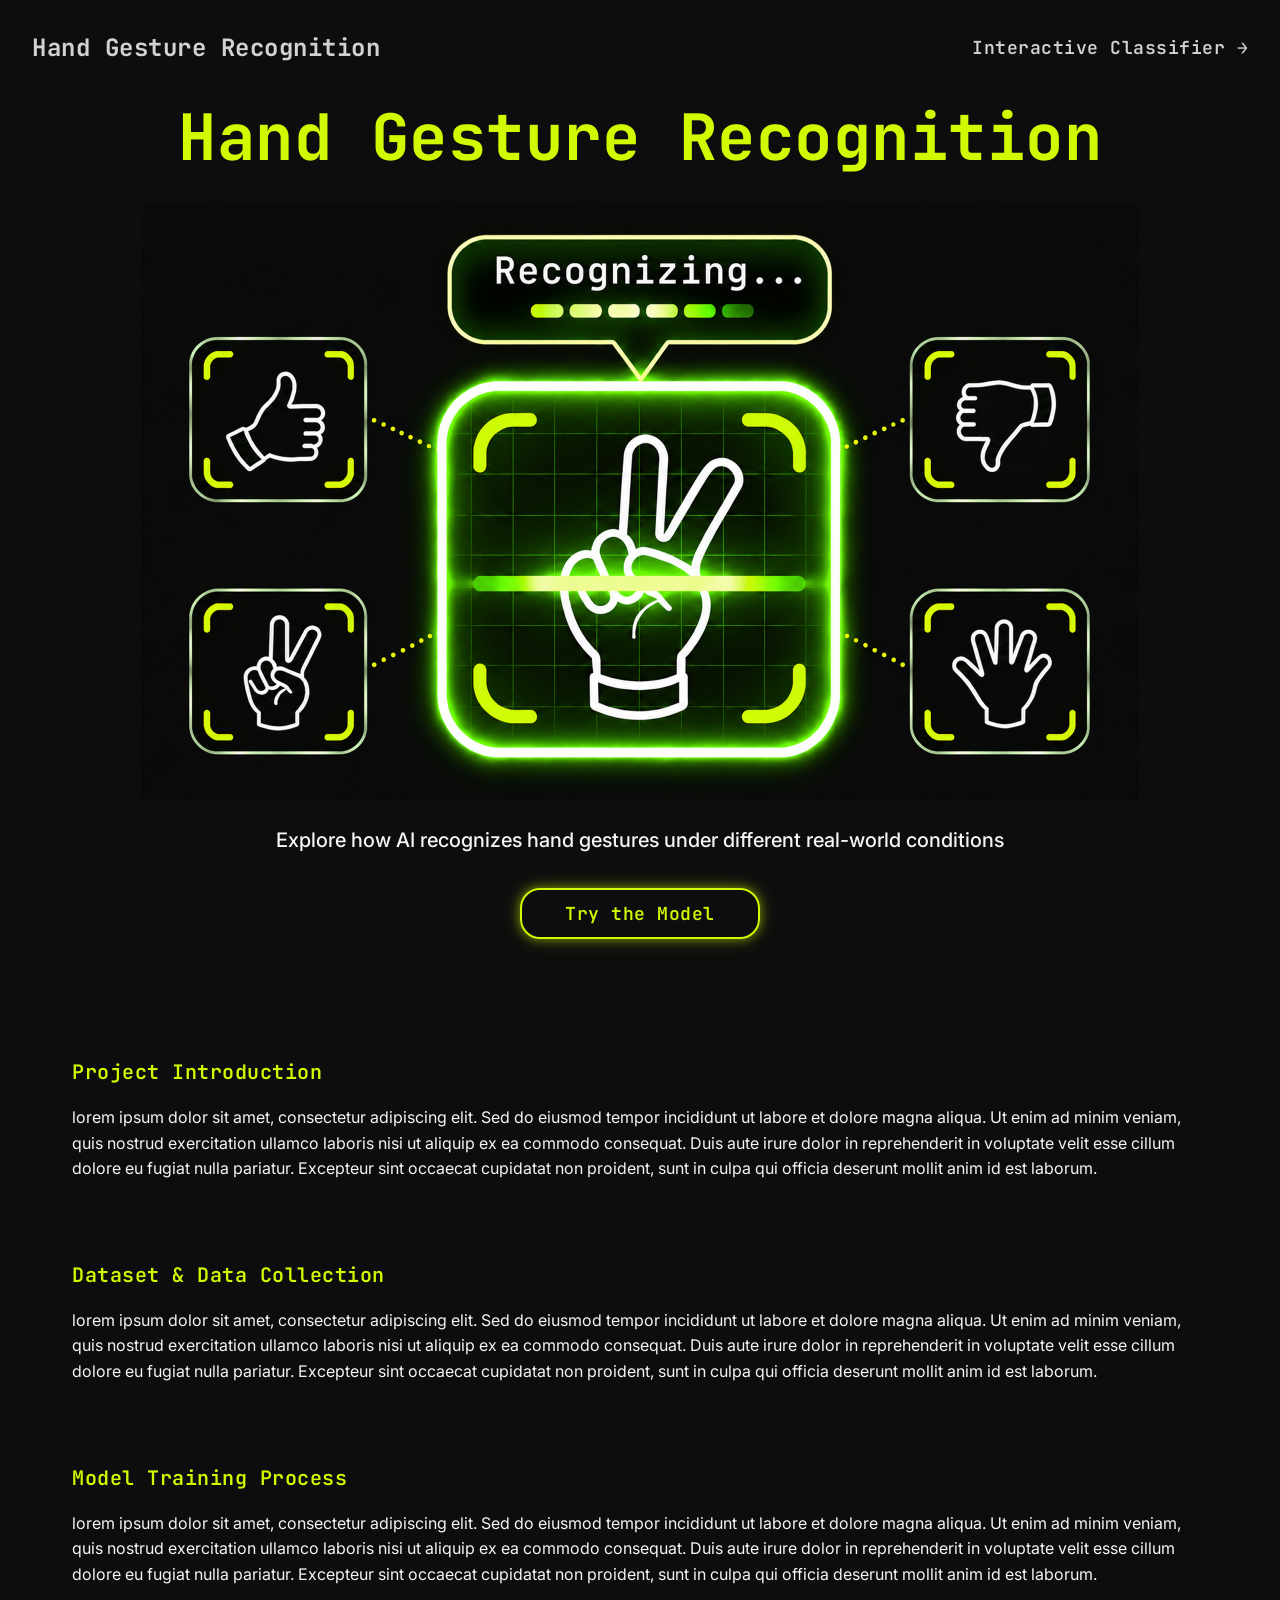
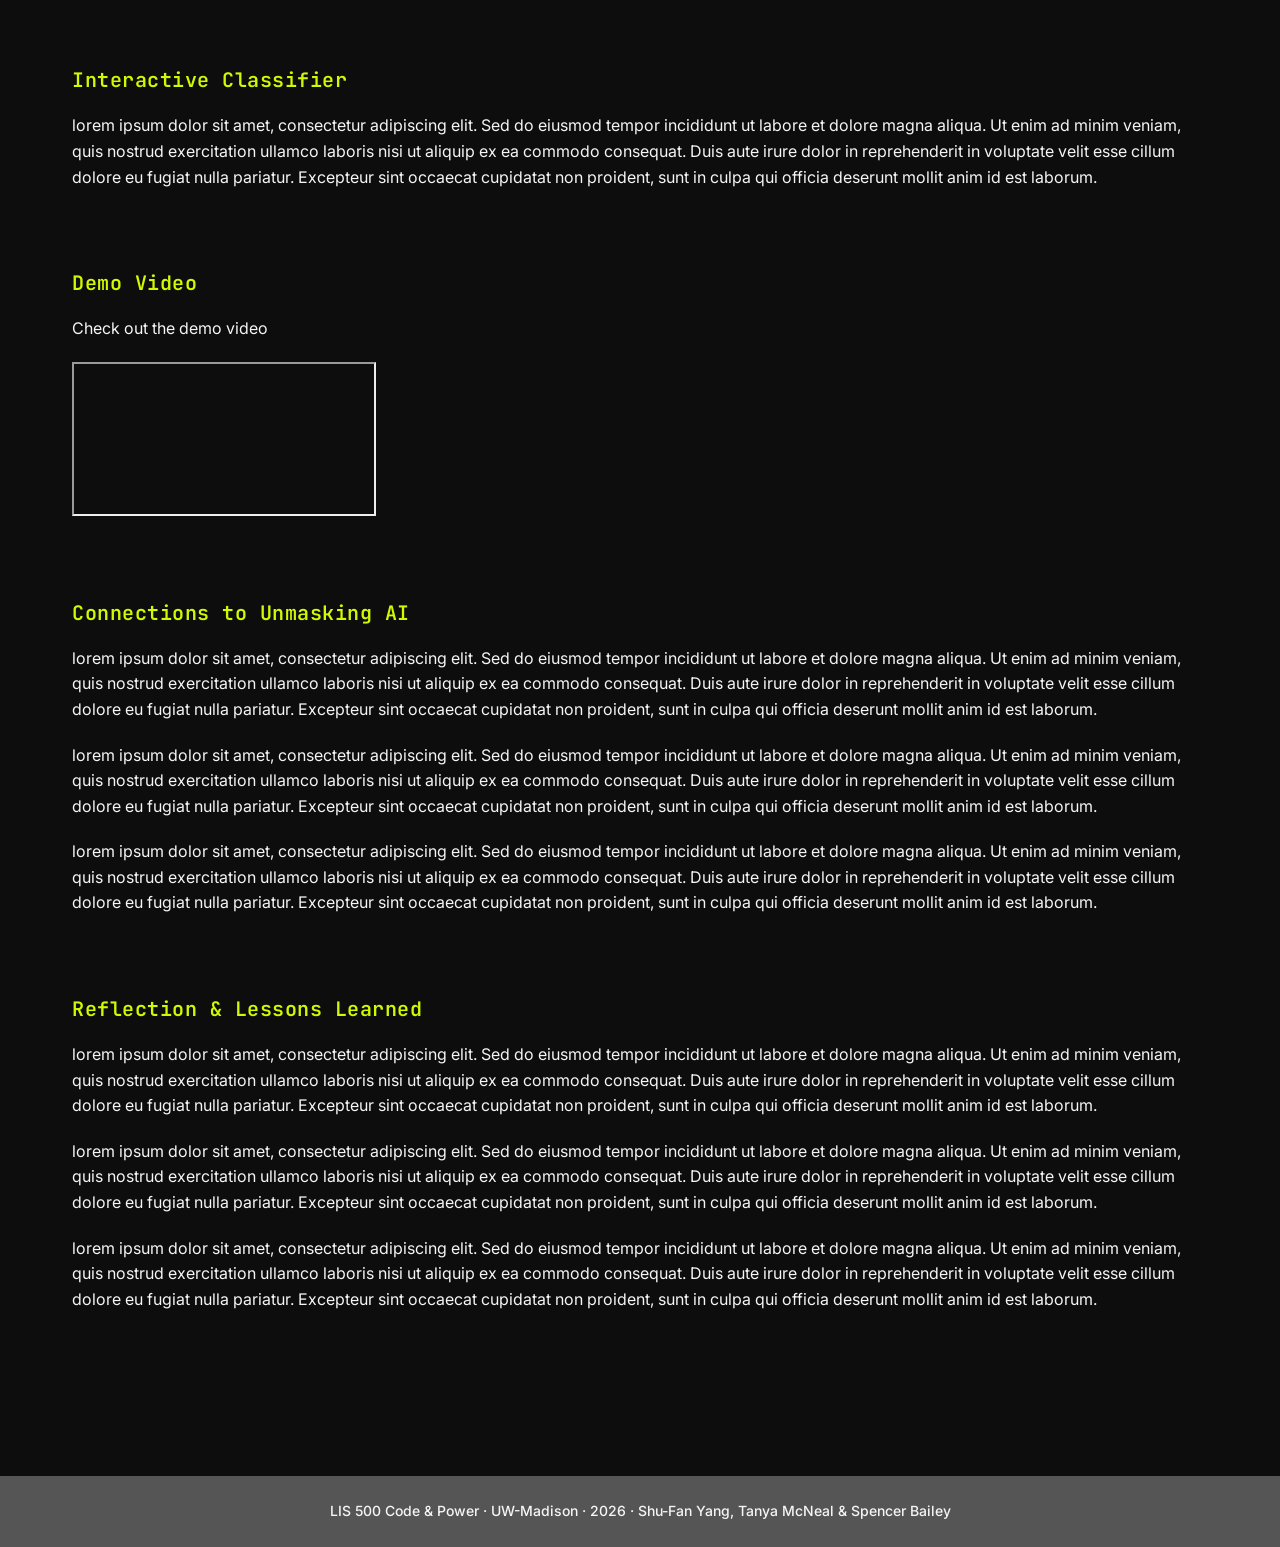
==== index.html @ eacf46ba "Update demo video section in index.html Updated demo video section with a new message and embedded v" ====
<!doctype html>
<html lang="en">
  <head>
    <meta charset="UTF-8">
    <meta name="viewport" content="width=device-width, initial-scale=1.0">
    <title>Hand Gesture Recognition</title>

    <link rel="preconnect" href="https://fonts.googleapis.com">
    <link rel="preconnect" href="https://fonts.gstatic.com" crossorigin>
    <link href="https://fonts.googleapis.com/css2?family=Inter:ital,opsz,wght@0,14..32,100..900;1,14..32,100..900&family=JetBrains+Mono:ital,wght@0,100..800;1,100..800&display=swap" rel="stylesheet">

    <link rel="stylesheet" href="style.css">
  </head>

  <body>
    <header>
      <div class="header_title">Hand Gesture Recognition</div>
      <a href="ml.html" class="header_link">Interactive Classifier →</a>
    </header>

    <main class="main_content">
      <section class="hero_section">
        <h1 class="hero_title">Hand Gesture Recognition</h1>
        <img src="images/hero_visual.png" alt="Hand gesture being recognized by AI" class="hero_image">
        <p class="hero_intro">
          Explore how AI recognizes hand gestures under different real-world conditions
        </p>
        <a href="ml.html" class="hero_button">Try the Model</a>
      </section>

      <section class="project_section">
        <h2 class="section_title">Project Introduction</h2>
        <p class="section_text">
          lorem ipsum dolor sit amet, consectetur adipiscing elit. Sed do eiusmod tempor incididunt ut labore et dolore magna aliqua. Ut enim ad minim veniam, quis nostrud exercitation ullamco laboris nisi ut aliquip ex ea commodo consequat. Duis aute irure dolor in reprehenderit in voluptate velit esse cillum dolore eu fugiat nulla pariatur. Excepteur sint occaecat cupidatat non proident, sunt in culpa qui officia deserunt mollit anim id est laborum.
        </p>
      </section>

      <section class="project_section">
        <h2 class="section_title">Dataset & Data Collection</h2>
        <p class="section_text">
          lorem ipsum dolor sit amet, consectetur adipiscing elit. Sed do eiusmod tempor incididunt ut labore et dolore magna aliqua. Ut enim ad minim veniam, quis nostrud exercitation ullamco laboris nisi ut aliquip ex ea commodo consequat. Duis aute irure dolor in reprehenderit in voluptate velit esse cillum dolore eu fugiat nulla pariatur. Excepteur sint occaecat cupidatat non proident, sunt in culpa qui officia deserunt mollit anim id est laborum.
        </p>
      </section>

      <section class="project_section">
        <h2 class="section_title">Model Training Process</h2>
        <p class="section_text">
          lorem ipsum dolor sit amet, consectetur adipiscing elit. Sed do eiusmod tempor incididunt ut labore et dolore magna aliqua. Ut enim ad minim veniam, quis nostrud exercitation ullamco laboris nisi ut aliquip ex ea commodo consequat. Duis aute irure dolor in reprehenderit in voluptate velit esse cillum dolore eu fugiat nulla pariatur. Excepteur sint occaecat cupidatat non proident, sunt in culpa qui officia deserunt mollit anim id est laborum.
        </p>
      </section>

      <section class="project_section">
        <h2 class="section_title">Interactive Classifier</h2>
        <p class="section_text">
          lorem ipsum dolor sit amet, consectetur adipiscing elit. Sed do eiusmod tempor incididunt ut labore et dolore magna aliqua. Ut enim ad minim veniam, quis nostrud exercitation ullamco laboris nisi ut aliquip ex ea commodo consequat. Duis aute irure dolor in reprehenderit in voluptate velit esse cillum dolore eu fugiat nulla pariatur. Excepteur sint occaecat cupidatat non proident, sunt in culpa qui officia deserunt mollit anim id est laborum.
        </p>
      </section>

      <section class="project_section">
        <h2 class="section_title">Demo Video</h2>
        <p class="section_text">
          Check out the demo video
        </p>
        <div class="video_container">
          <iframe src="https://www.youtube.com/embed/qVceT7HeoMg"></iframe>
        </div>
      </section>

      <section class="project_section">
        <h2 class="section_title">Connections to Unmasking AI</h2>
        <p class="section_text">
          lorem ipsum dolor sit amet, consectetur adipiscing elit. Sed do eiusmod tempor incididunt ut labore et dolore magna aliqua. Ut enim ad minim veniam, quis nostrud exercitation ullamco laboris nisi ut aliquip ex ea commodo consequat. Duis aute irure dolor in reprehenderit in voluptate velit esse cillum dolore eu fugiat nulla pariatur. Excepteur sint occaecat cupidatat non proident, sunt in culpa qui officia deserunt mollit anim id est laborum.
        </p>
        <p class="section_text">
          lorem ipsum dolor sit amet, consectetur adipiscing elit. Sed do eiusmod tempor incididunt ut labore et dolore magna aliqua. Ut enim ad minim veniam, quis nostrud exercitation ullamco laboris nisi ut aliquip ex ea commodo consequat. Duis aute irure dolor in reprehenderit in voluptate velit esse cillum dolore eu fugiat nulla pariatur. Excepteur sint occaecat cupidatat non proident, sunt in culpa qui officia deserunt mollit anim id est laborum.
        </p>
        <p class="section_text">
          lorem ipsum dolor sit amet, consectetur adipiscing elit. Sed do eiusmod tempor incididunt ut labore et dolore magna aliqua. Ut enim ad minim veniam, quis nostrud exercitation ullamco laboris nisi ut aliquip ex ea commodo consequat. Duis aute irure dolor in reprehenderit in voluptate velit esse cillum dolore eu fugiat nulla pariatur. Excepteur sint occaecat cupidatat non proident, sunt in culpa qui officia deserunt mollit anim id est laborum.
        </p>
      </section>

      <section class="project_section">
        <h2 class="section_title">Reflection & Lessons Learned</h2>
        <p class="section_text">
          lorem ipsum dolor sit amet, consectetur adipiscing elit. Sed do eiusmod tempor incididunt ut labore et dolore magna aliqua. Ut enim ad minim veniam, quis nostrud exercitation ullamco laboris nisi ut aliquip ex ea commodo consequat. Duis aute irure dolor in reprehenderit in voluptate velit esse cillum dolore eu fugiat nulla pariatur. Excepteur sint occaecat cupidatat non proident, sunt in culpa qui officia deserunt mollit anim id est laborum.
        </p>
        <p class="section_text">
          lorem ipsum dolor sit amet, consectetur adipiscing elit. Sed do eiusmod tempor incididunt ut labore et dolore magna aliqua. Ut enim ad minim veniam, quis nostrud exercitation ullamco laboris nisi ut aliquip ex ea commodo consequat. Duis aute irure dolor in reprehenderit in voluptate velit esse cillum dolore eu fugiat nulla pariatur. Excepteur sint occaecat cupidatat non proident, sunt in culpa qui officia deserunt mollit anim id est laborum.
        </p>
        <p class="section_text">
          lorem ipsum dolor sit amet, consectetur adipiscing elit. Sed do eiusmod tempor incididunt ut labore et dolore magna aliqua. Ut enim ad minim veniam, quis nostrud exercitation ullamco laboris nisi ut aliquip ex ea commodo consequat. Duis aute irure dolor in reprehenderit in voluptate velit esse cillum dolore eu fugiat nulla pariatur. Excepteur sint occaecat cupidatat non proident, sunt in culpa qui officia deserunt mollit anim id est laborum.
        </p>
      </section>
    </main>

    <footer>
      <p>
        LIS 500 Code & Power · UW-Madison · 2026 · Shu-Fan Yang, Tanya McNeal & Spencer Bailey
      </p>
    </footer>
  </body>
  
</html>
---- style.css ----
* {
    box-sizing: border-box;
    margin: 0;
    padding: 0;
}

body {
    font-family: 'Inter', sans-serif;
    font-weight: 400;
    color: #F5F5F5;
    background-color: #0D0D0D;
    min-height: 100vh;
    display: flex;
    flex-direction: column;
}

header {
    width: 100%;
    max-width: 1440px;
    display: flex;
    justify-content: space-between;
    align-items: center;
    gap: 16px;
    font-family: 'JetBrains Mono', monospace;
    letter-spacing: 0.5px;
    padding: 32px;
    margin: 0 auto;
}

.header_title {
    font-size: 24px;
    font-weight: 700;
    color: #D2D2D2;
}

.header_link {
    font-size: 18px;
    font-weight: 600;
    color: #D2D2D2;
    text-decoration: none;
    text-align: right;
}

.header_link:hover {
    color: #D2F901;
}

.main_content {
    width: 100%;
    max-width: 1200px;
    padding: 0 32px;
    margin: 0 auto;
}

.hero_section {
    display: flex;
    flex-direction: column;
    align-items: center;
    text-align: center;
    margin: 0 0 120px 0;
}

.hero_title,
.page_title {
    font-family: 'JetBrains Mono', monospace;
    font-weight: 700;
    letter-spacing: 0.5px;
    color: #D2F901;
}

.hero_title {
    font-size: 64px;
}

.page_title {
    font-size: 32px;
    text-align: center;
    margin-top: 64px;
}

.hero_image {
    display: block;
    margin: 24px 0;
    width: 100%;
    max-width: 996px;
}

.hero_intro {
    font-size: 20px;
    font-weight: 500;
    margin-bottom: 32px;
    line-height: 1.6;
}

.page_intro {
    font-size: 18px;
    line-height: 1.6;
    text-align: center;
    margin: 24px 0 80px 0;
}

.hero_button {
    display: inline-block;
    width: 240px;
    padding: 12px 24px;
    border: 2px solid #D2F901;
    box-shadow: 0px 0px 22px rgba(210, 249, 1, 0.2), 0px 0px 10px 1px rgba(210, 249, 1, 0.45);
    border-radius: 20px;
    font-family: 'JetBrains Mono', monospace;
    color: #D2F901;
    font-size: 18px;
    font-weight: 600;
    letter-spacing: 0.5px;
    text-align: center;
    text-decoration: none;
}

.hero_button:hover {
    background-color: #D2F901;
    color: #0D0D0D;
}

.project_section {
    margin-bottom: 80px;
}

.section_title {
    font-family: 'JetBrains Mono', monospace;
    font-size: 20px;
    font-weight: 600;
    letter-spacing: 0.5px;
    color: #D2F901;
    margin-bottom: 20px;
}

.ml_title {
    text-align: center;
}

.section_text {
    font-size: 16px;
    line-height: 1.6;
    margin-bottom: 20px;
}

.ml_text {
    width: fit-content;
    margin: 0 auto;
}

footer {
    width: 100%;
    font-weight: 500;
    font-size: 14px;
    text-align: center;
    background-color: #555555;
    padding: 24px 32px;
    margin-top: 84px;
    line-height: 1.6;
}

/* Styling for the interactive p5.js canvases */

.interactive-p5js {
    display: flex;
    justify-content: center;
    align-items: flex-start;
    gap: 20px;
    width: 100%;
    margin: 70px auto 0;
}

.webcam,
.results {
    width: 416px;
    text-align: center;
}

.webcam h3,
.results h3 {
    color: #D2F901;
    font-family: monospace;
    font-size: 18px;
    letter-spacing: 1px;

    margin: 0 0 12px;
}

/* p5 will insert a canvas inside each of these */
.webcam-canvas,
.results-canvas {
    width: 416px;
    height: 264px;
    margin-bottom: 32px;
}

.webcam-canvas canvas,
.results-canvas canvas {
    display: block;
    border-radius: 24px;
}

/* Placeholder background until p5 creates the canvas */
.webcam-canvas {
    background: #555555;
    border-radius: 24px;
}

.results-canvas {
    background: #555555;
    border-radius: 24px;
}

.interactive-p5js-button {
    display: flex;
    justify-content: center;
    align-items: flex-start;
    font-size: 12px;
}

.interactive-p5js-button .hero_button {
    font-size: 12px;
}
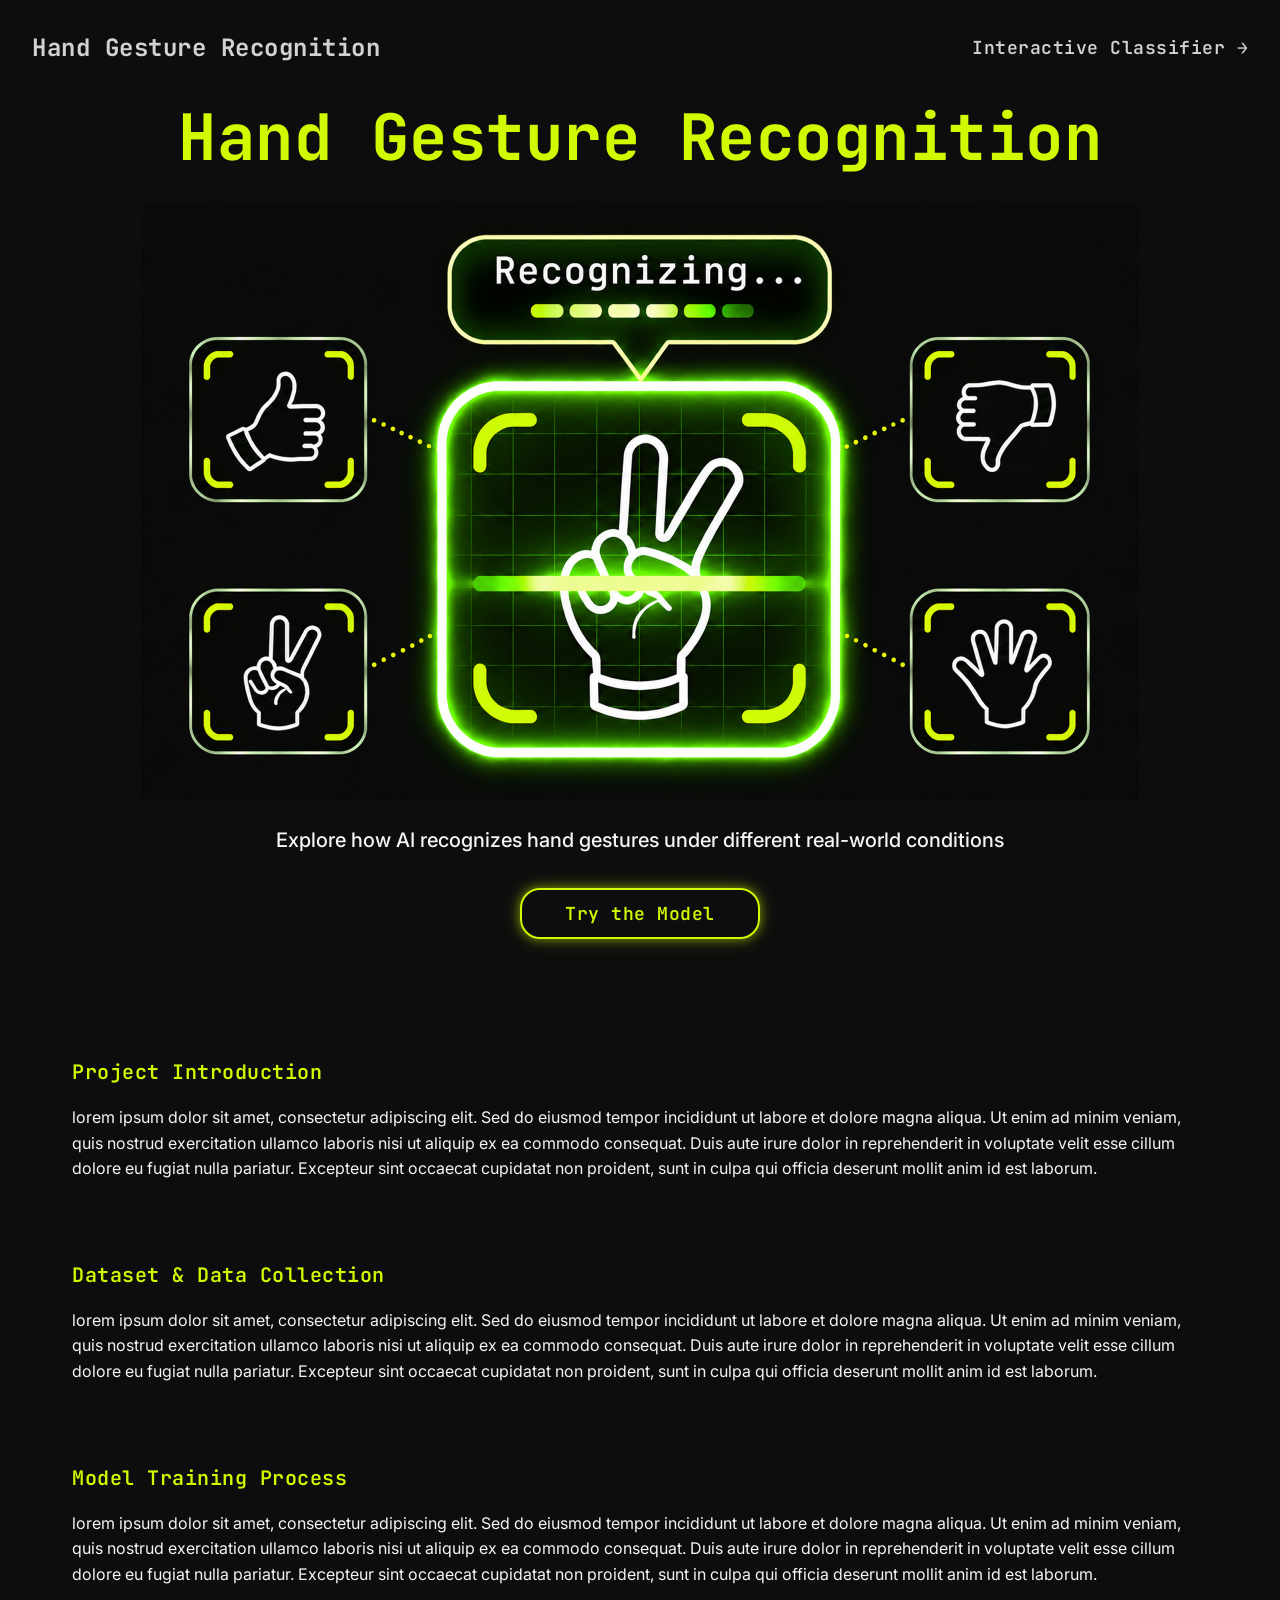
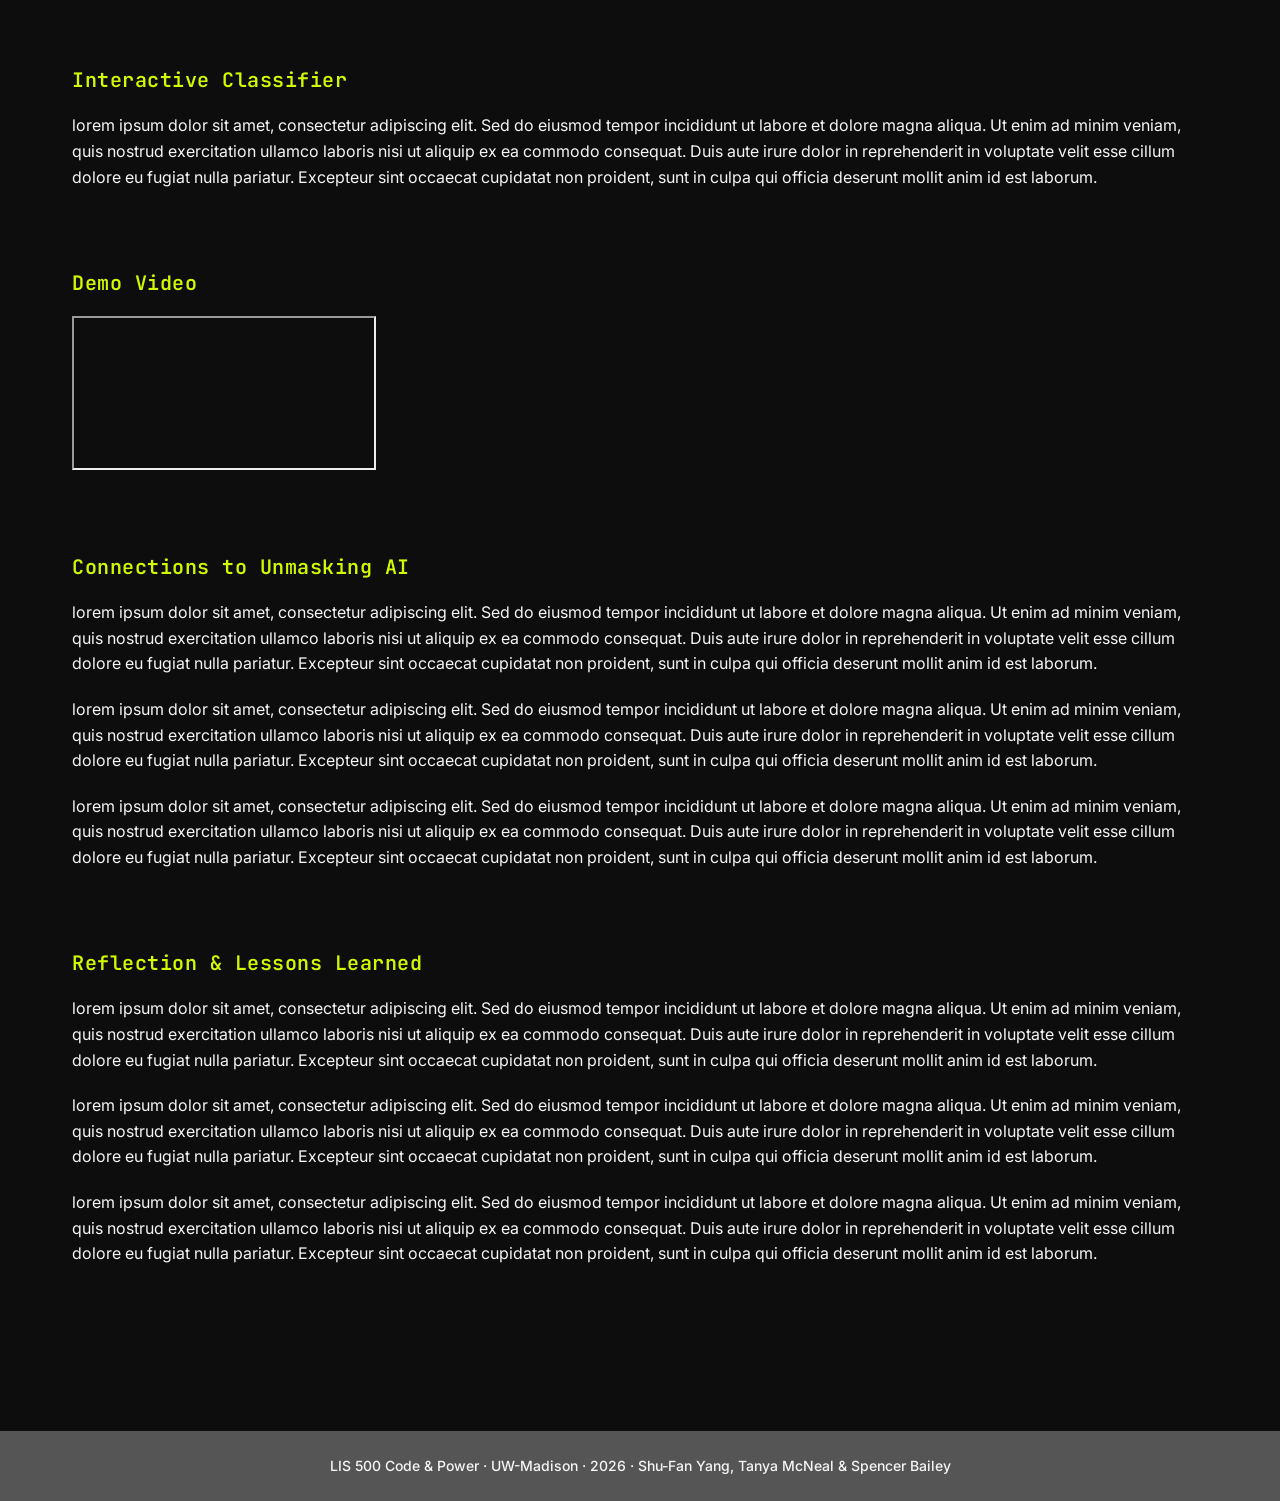
==== commit 4fcb7e83: "Remove demo video description from index.html Removed the demo video description paragraph." ====
--- a/index.html
+++ b/index.html
@@ -58,9 +58,6 @@
 
       <section class="project_section">
         <h2 class="section_title">Demo Video</h2>
-        <p class="section_text">
-          Check out the demo video
-        </p>
         <div class="video_container">
           <iframe src="https://www.youtube.com/embed/qVceT7HeoMg"></iframe>
         </div>
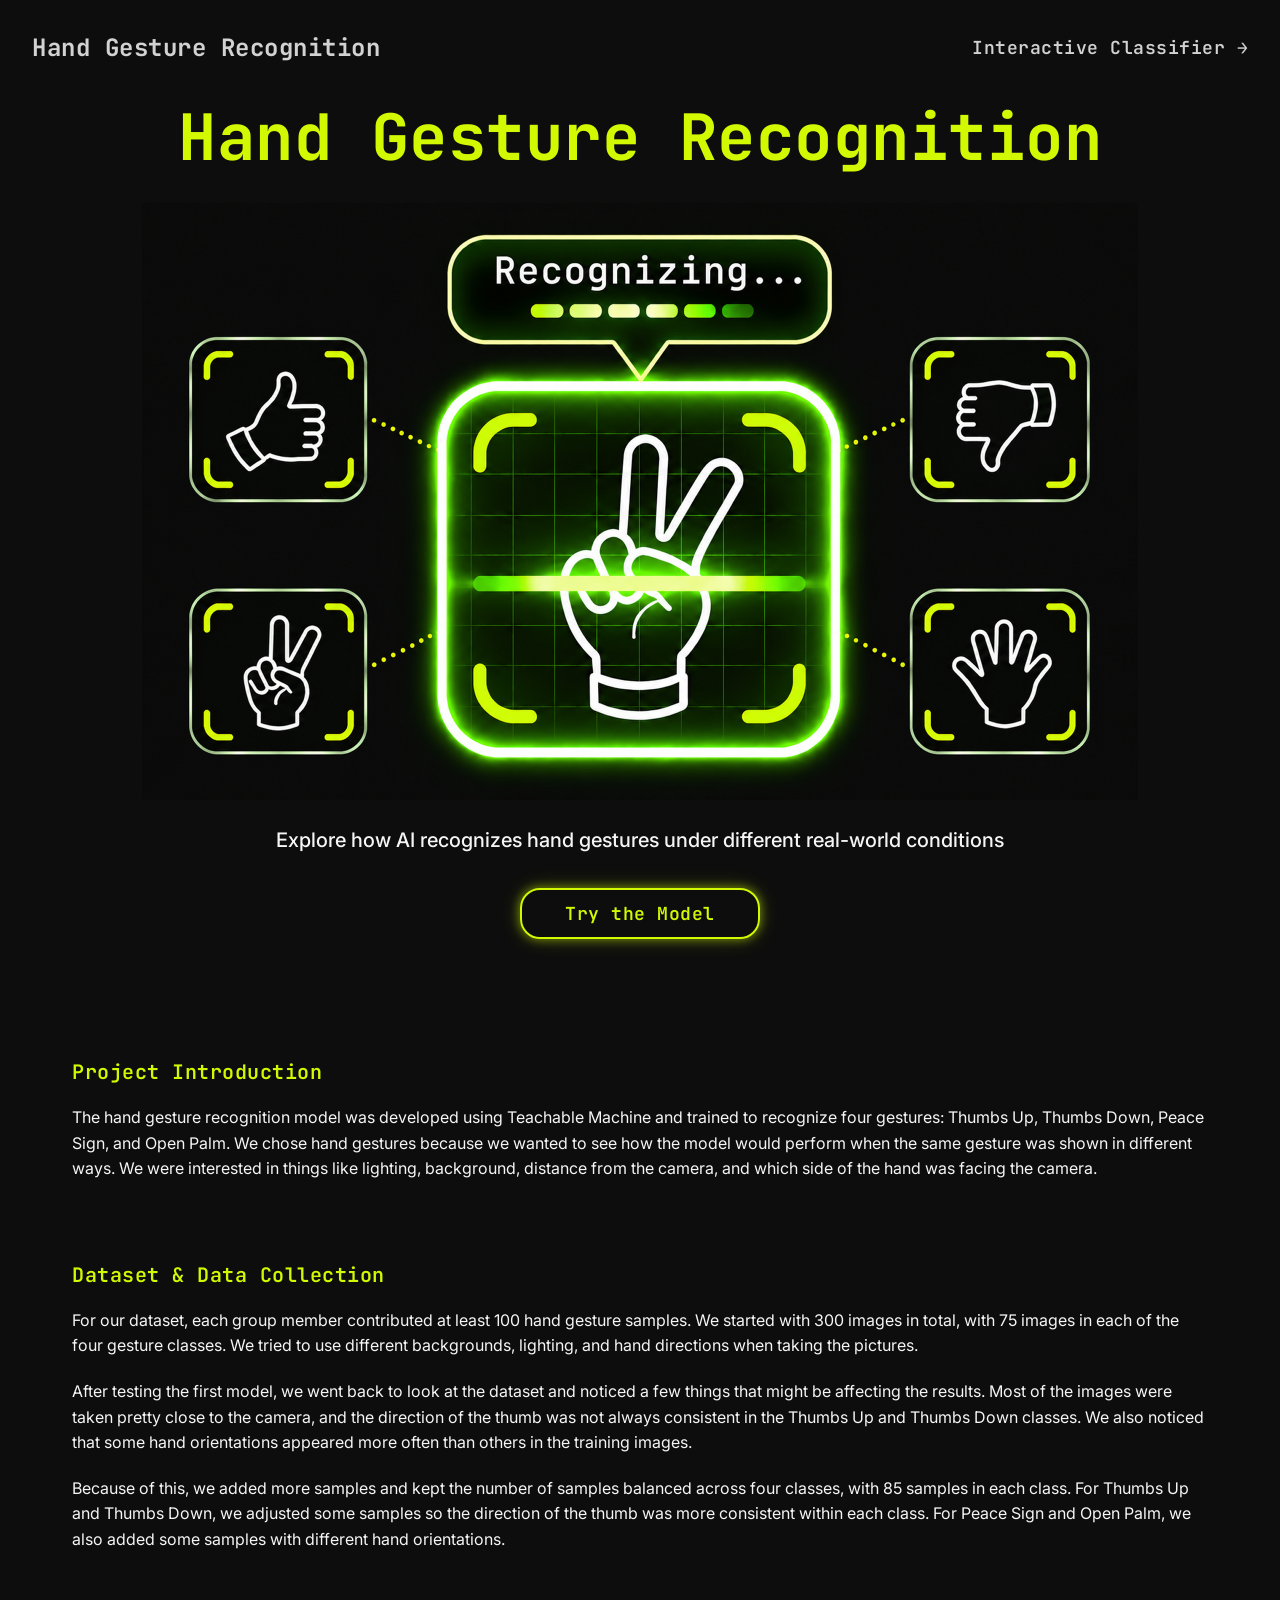
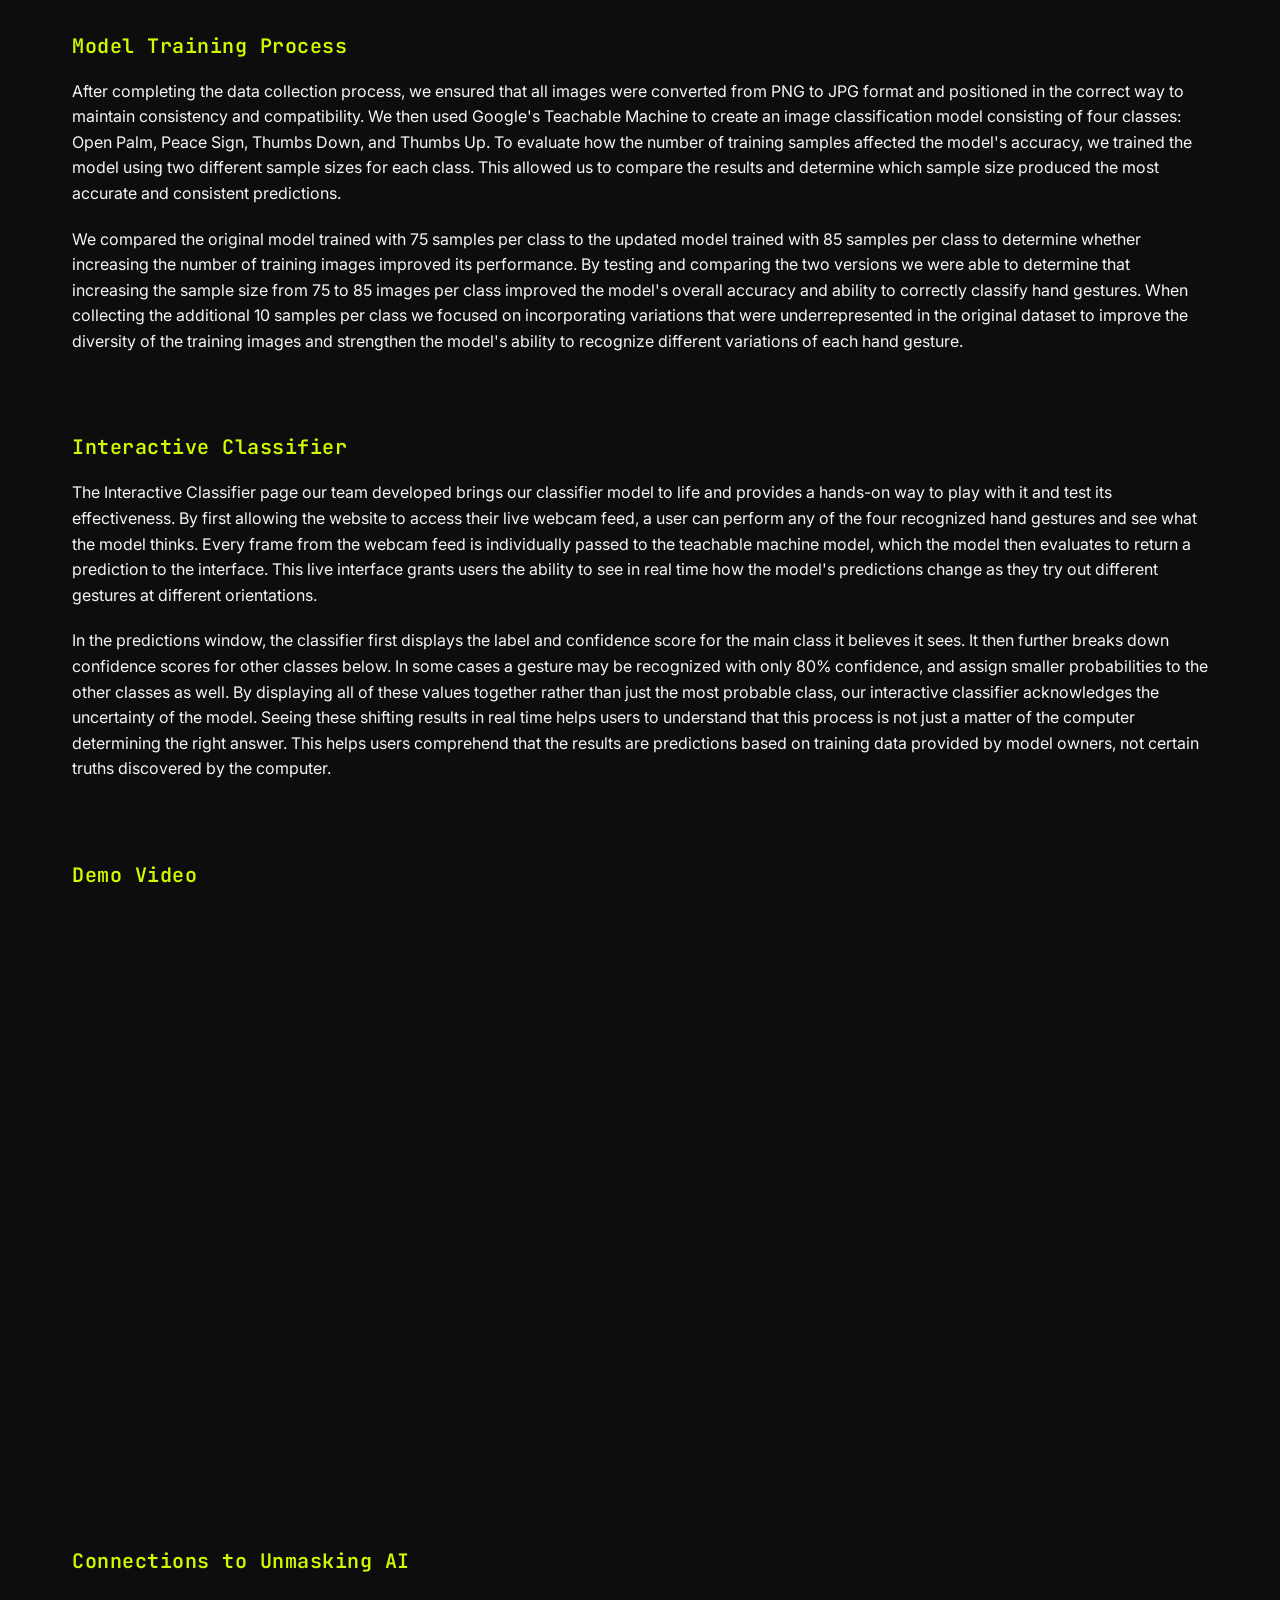
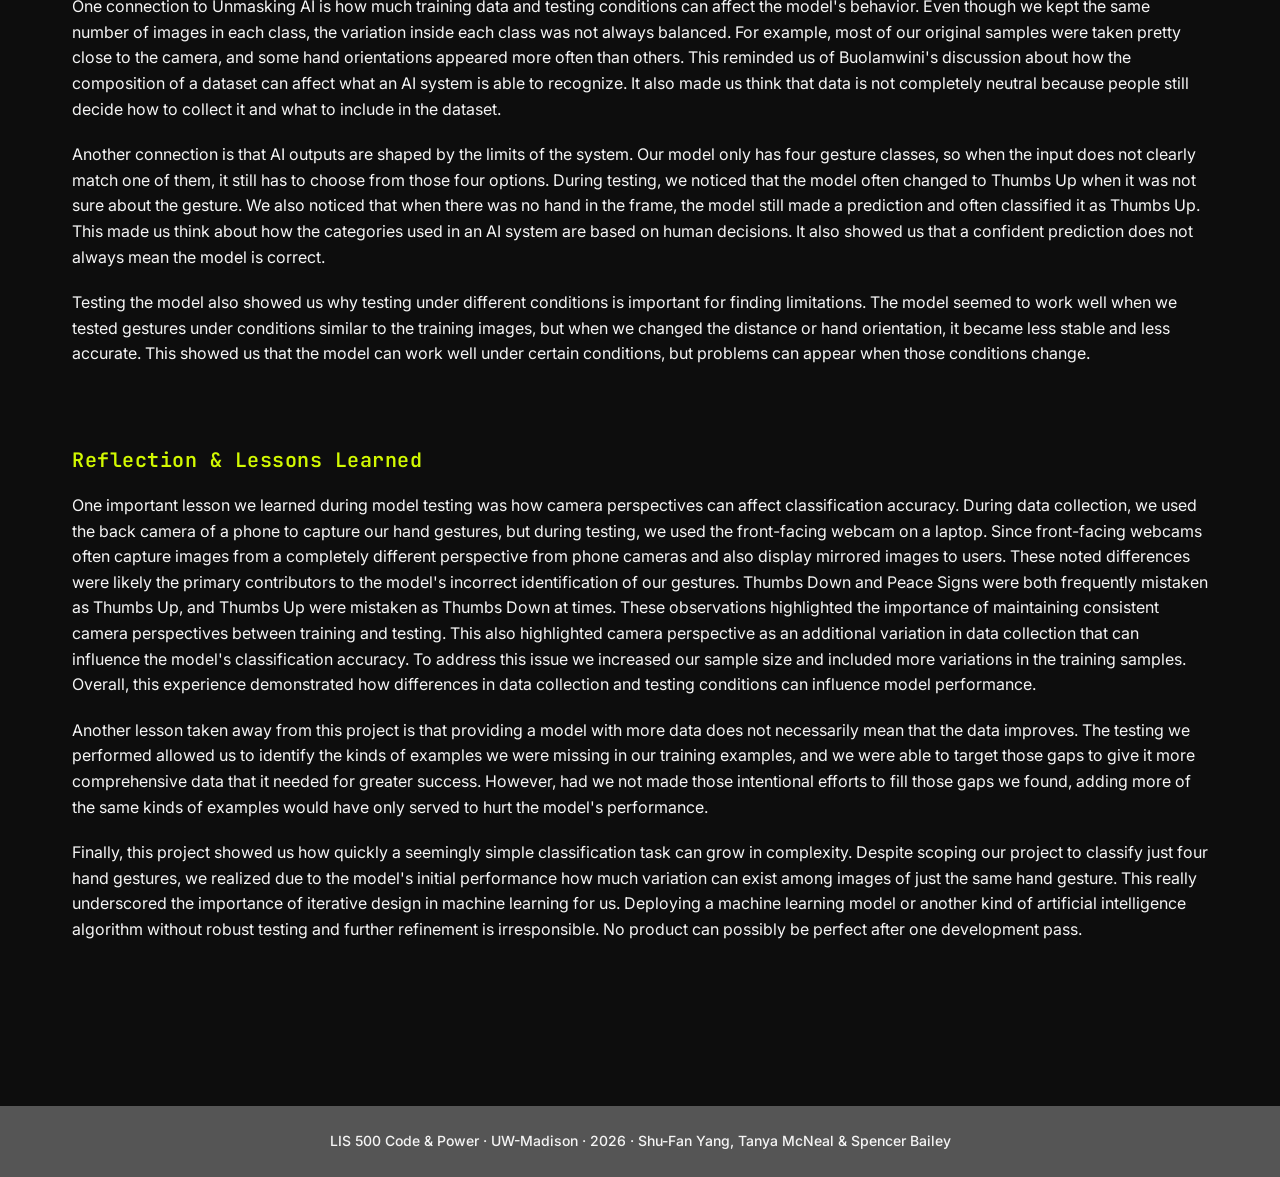
==== commit 91743269: "Update project content, video styles, and move samples to dataset folder" ====
--- a/index.html
+++ b/index.html
@@ -31,28 +31,40 @@
       <section class="project_section">
         <h2 class="section_title">Project Introduction</h2>
         <p class="section_text">
-          lorem ipsum dolor sit amet, consectetur adipiscing elit. Sed do eiusmod tempor incididunt ut labore et dolore magna aliqua. Ut enim ad minim veniam, quis nostrud exercitation ullamco laboris nisi ut aliquip ex ea commodo consequat. Duis aute irure dolor in reprehenderit in voluptate velit esse cillum dolore eu fugiat nulla pariatur. Excepteur sint occaecat cupidatat non proident, sunt in culpa qui officia deserunt mollit anim id est laborum.
+          The hand gesture recognition model was developed using Teachable Machine and trained to recognize four gestures: Thumbs Up, Thumbs Down, Peace Sign, and Open Palm. We chose hand gestures because we wanted to see how the model would perform when the same gesture was shown in different ways. We were interested in things like lighting, background, distance from the camera, and which side of the hand was facing the camera.
         </p>
       </section>
 
       <section class="project_section">
         <h2 class="section_title">Dataset & Data Collection</h2>
         <p class="section_text">
-          lorem ipsum dolor sit amet, consectetur adipiscing elit. Sed do eiusmod tempor incididunt ut labore et dolore magna aliqua. Ut enim ad minim veniam, quis nostrud exercitation ullamco laboris nisi ut aliquip ex ea commodo consequat. Duis aute irure dolor in reprehenderit in voluptate velit esse cillum dolore eu fugiat nulla pariatur. Excepteur sint occaecat cupidatat non proident, sunt in culpa qui officia deserunt mollit anim id est laborum.
+          For our dataset, each group member contributed at least 100 hand gesture samples. We started with 300 images in total, with 75 images in each of the four gesture classes. We tried to use different backgrounds, lighting, and hand directions when taking the pictures.
+        </p>
+        <p class="section_text">
+          After testing the first model, we went back to look at the dataset and noticed a few things that might be affecting the results. Most of the images were taken pretty close to the camera, and the direction of the thumb was not always consistent in the Thumbs Up and Thumbs Down classes. We also noticed that some hand orientations appeared more often than others in the training images.
+        </p>
+        <p class="section_text">
+          Because of this, we added more samples and kept the number of samples balanced across four classes, with 85 samples in each class. For Thumbs Up and Thumbs Down, we adjusted some samples so the direction of the thumb was more consistent within each class. For Peace Sign and Open Palm, we also added some samples with different hand orientations.
         </p>
       </section>
 
       <section class="project_section">
         <h2 class="section_title">Model Training Process</h2>
         <p class="section_text">
-          lorem ipsum dolor sit amet, consectetur adipiscing elit. Sed do eiusmod tempor incididunt ut labore et dolore magna aliqua. Ut enim ad minim veniam, quis nostrud exercitation ullamco laboris nisi ut aliquip ex ea commodo consequat. Duis aute irure dolor in reprehenderit in voluptate velit esse cillum dolore eu fugiat nulla pariatur. Excepteur sint occaecat cupidatat non proident, sunt in culpa qui officia deserunt mollit anim id est laborum.
+          After completing the data collection process, we ensured that all images were converted from PNG to JPG format and positioned in the correct way to maintain consistency and compatibility. We then used Google's Teachable Machine to create an image classification model consisting of four classes: Open Palm, Peace Sign, Thumbs Down, and Thumbs Up. To evaluate how the number of training samples affected the model's accuracy, we trained the model using two different sample sizes for each class. This allowed us to compare the results and determine which sample size produced the most accurate and consistent predictions.
+        </p>
+        <p class="section_text">
+          We compared the original model trained with 75 samples per class to the updated model trained with 85 samples per class to determine whether increasing the number of training images improved its performance. By testing and comparing the two versions we were able to determine that increasing the sample size from 75 to 85 images per class improved the model's overall accuracy and ability to correctly classify hand gestures. When collecting the additional 10 samples per class we focused on incorporating variations that were underrepresented in the original dataset to improve the diversity of the training images and strengthen the model's ability to recognize different variations of each hand gesture.
         </p>
       </section>
 
       <section class="project_section">
         <h2 class="section_title">Interactive Classifier</h2>
         <p class="section_text">
-          lorem ipsum dolor sit amet, consectetur adipiscing elit. Sed do eiusmod tempor incididunt ut labore et dolore magna aliqua. Ut enim ad minim veniam, quis nostrud exercitation ullamco laboris nisi ut aliquip ex ea commodo consequat. Duis aute irure dolor in reprehenderit in voluptate velit esse cillum dolore eu fugiat nulla pariatur. Excepteur sint occaecat cupidatat non proident, sunt in culpa qui officia deserunt mollit anim id est laborum.
+          The Interactive Classifier page our team developed brings our classifier model to life and provides a hands-on way to play with it and test its effectiveness. By first allowing the website to access their live webcam feed, a user can perform any of the four recognized hand gestures and see what the model thinks. Every frame from the webcam feed is individually passed to the teachable machine model, which the model then evaluates to return a prediction to the interface. This live interface grants users the ability to see in real time how the model's predictions change as they try out different gestures at different orientations.
+        </p>
+        <p class="section_text">
+          In the predictions window, the classifier first displays the label and confidence score for the main class it believes it sees. It then further breaks down confidence scores for other classes below. In some cases a gesture may be recognized with only 80% confidence, and assign smaller probabilities to the other classes as well. By displaying all of these values together rather than just the most probable class, our interactive classifier acknowledges the uncertainty of the model. Seeing these shifting results in real time helps users to understand that this process is not just a matter of the computer determining the right answer. This helps users comprehend that the results are predictions based on training data provided by model owners, not certain truths discovered by the computer.
         </p>
       </section>
 
@@ -66,26 +78,26 @@
       <section class="project_section">
         <h2 class="section_title">Connections to Unmasking AI</h2>
         <p class="section_text">
-          lorem ipsum dolor sit amet, consectetur adipiscing elit. Sed do eiusmod tempor incididunt ut labore et dolore magna aliqua. Ut enim ad minim veniam, quis nostrud exercitation ullamco laboris nisi ut aliquip ex ea commodo consequat. Duis aute irure dolor in reprehenderit in voluptate velit esse cillum dolore eu fugiat nulla pariatur. Excepteur sint occaecat cupidatat non proident, sunt in culpa qui officia deserunt mollit anim id est laborum.
+          One connection to Unmasking AI is how much training data and testing conditions can affect the model's behavior. Even though we kept the same number of images in each class, the variation inside each class was not always balanced. For example, most of our original samples were taken pretty close to the camera, and some hand orientations appeared more often than others. This reminded us of Buolamwini's discussion about how the composition of a dataset can affect what an AI system is able to recognize. It also made us think that data is not completely neutral because people still decide how to collect it and what to include in the dataset.
         </p>
         <p class="section_text">
-          lorem ipsum dolor sit amet, consectetur adipiscing elit. Sed do eiusmod tempor incididunt ut labore et dolore magna aliqua. Ut enim ad minim veniam, quis nostrud exercitation ullamco laboris nisi ut aliquip ex ea commodo consequat. Duis aute irure dolor in reprehenderit in voluptate velit esse cillum dolore eu fugiat nulla pariatur. Excepteur sint occaecat cupidatat non proident, sunt in culpa qui officia deserunt mollit anim id est laborum.
+          Another connection is that AI outputs are shaped by the limits of the system. Our model only has four gesture classes, so when the input does not clearly match one of them, it still has to choose from those four options. During testing, we noticed that the model often changed to Thumbs Up when it was not sure about the gesture. We also noticed that when there was no hand in the frame, the model still made a prediction and often classified it as Thumbs Up. This made us think about how the categories used in an AI system are based on human decisions. It also showed us that a confident prediction does not always mean the model is correct.
         </p>
         <p class="section_text">
-          lorem ipsum dolor sit amet, consectetur adipiscing elit. Sed do eiusmod tempor incididunt ut labore et dolore magna aliqua. Ut enim ad minim veniam, quis nostrud exercitation ullamco laboris nisi ut aliquip ex ea commodo consequat. Duis aute irure dolor in reprehenderit in voluptate velit esse cillum dolore eu fugiat nulla pariatur. Excepteur sint occaecat cupidatat non proident, sunt in culpa qui officia deserunt mollit anim id est laborum.
+          Testing the model also showed us why testing under different conditions is important for finding limitations. The model seemed to work well when we tested gestures under conditions similar to the training images, but when we changed the distance or hand orientation, it became less stable and less accurate. This showed us that the model can work well under certain conditions, but problems can appear when those conditions change.
         </p>
       </section>
 
       <section class="project_section">
         <h2 class="section_title">Reflection & Lessons Learned</h2>
         <p class="section_text">
-          lorem ipsum dolor sit amet, consectetur adipiscing elit. Sed do eiusmod tempor incididunt ut labore et dolore magna aliqua. Ut enim ad minim veniam, quis nostrud exercitation ullamco laboris nisi ut aliquip ex ea commodo consequat. Duis aute irure dolor in reprehenderit in voluptate velit esse cillum dolore eu fugiat nulla pariatur. Excepteur sint occaecat cupidatat non proident, sunt in culpa qui officia deserunt mollit anim id est laborum.
+          One important lesson we learned during model testing was how camera perspectives can affect classification accuracy. During data collection, we used the back camera of a phone to capture our hand gestures, but during testing, we used the front-facing webcam on a laptop. Since front-facing webcams often capture images from a completely different perspective from phone cameras and also display mirrored images to users. These noted differences were likely the primary contributors to the model's incorrect identification of our gestures. Thumbs Down and Peace Signs were both frequently mistaken as Thumbs Up, and Thumbs Up were mistaken as Thumbs Down at times. These observations highlighted the importance of maintaining consistent camera perspectives between training and testing. This also highlighted camera perspective as an additional variation in data collection that can influence the model's classification accuracy. To address this issue we increased our sample size and included more variations in the training samples. Overall, this experience demonstrated how differences in data collection and testing conditions can influence model performance.
         </p>
         <p class="section_text">
-          lorem ipsum dolor sit amet, consectetur adipiscing elit. Sed do eiusmod tempor incididunt ut labore et dolore magna aliqua. Ut enim ad minim veniam, quis nostrud exercitation ullamco laboris nisi ut aliquip ex ea commodo consequat. Duis aute irure dolor in reprehenderit in voluptate velit esse cillum dolore eu fugiat nulla pariatur. Excepteur sint occaecat cupidatat non proident, sunt in culpa qui officia deserunt mollit anim id est laborum.
+          Another lesson taken away from this project is that providing a model with more data does not necessarily mean that the data improves. The testing we performed allowed us to identify the kinds of examples we were missing in our training examples, and we were able to target those gaps to give it more comprehensive data that it needed for greater success. However, had we not made those intentional efforts to fill those gaps we found, adding more of the same kinds of examples would have only served to hurt the model's performance.
         </p>
         <p class="section_text">
-          lorem ipsum dolor sit amet, consectetur adipiscing elit. Sed do eiusmod tempor incididunt ut labore et dolore magna aliqua. Ut enim ad minim veniam, quis nostrud exercitation ullamco laboris nisi ut aliquip ex ea commodo consequat. Duis aute irure dolor in reprehenderit in voluptate velit esse cillum dolore eu fugiat nulla pariatur. Excepteur sint occaecat cupidatat non proident, sunt in culpa qui officia deserunt mollit anim id est laborum.
+          Finally, this project showed us how quickly a seemingly simple classification task can grow in complexity. Despite scoping our project to classify just four hand gestures, we realized due to the model's initial performance how much variation can exist among images of just the same hand gesture. This really underscored the importance of iterative design in machine learning for us. Deploying a machine learning model or another kind of artificial intelligence algorithm without robust testing and further refinement is irresponsible. No product can possibly be perfect after one development pass.
         </p>
       </section>
     </main>
--- a/style.css
+++ b/style.css
@@ -148,6 +148,20 @@
     margin: 0 auto;
 }
 
+.video_container {
+    width: 100%;
+    display: flex;
+    justify-content: center;
+}
+
+.video_container iframe {
+  width: 100%;
+  max-width: 996px;
+  aspect-ratio: 16 / 9;
+  height: auto;
+  border: none;
+}
+
 footer {
     width: 100%;
     font-weight: 500;
@@ -215,9 +229,9 @@
     display: flex;
     justify-content: center;
     align-items: flex-start;
-    font-size: 12px;
+    font-size: 14px;
 }
 
 .interactive-p5js-button .hero_button {
-    font-size: 12px;
-}
+    font-size: 14px;
+}
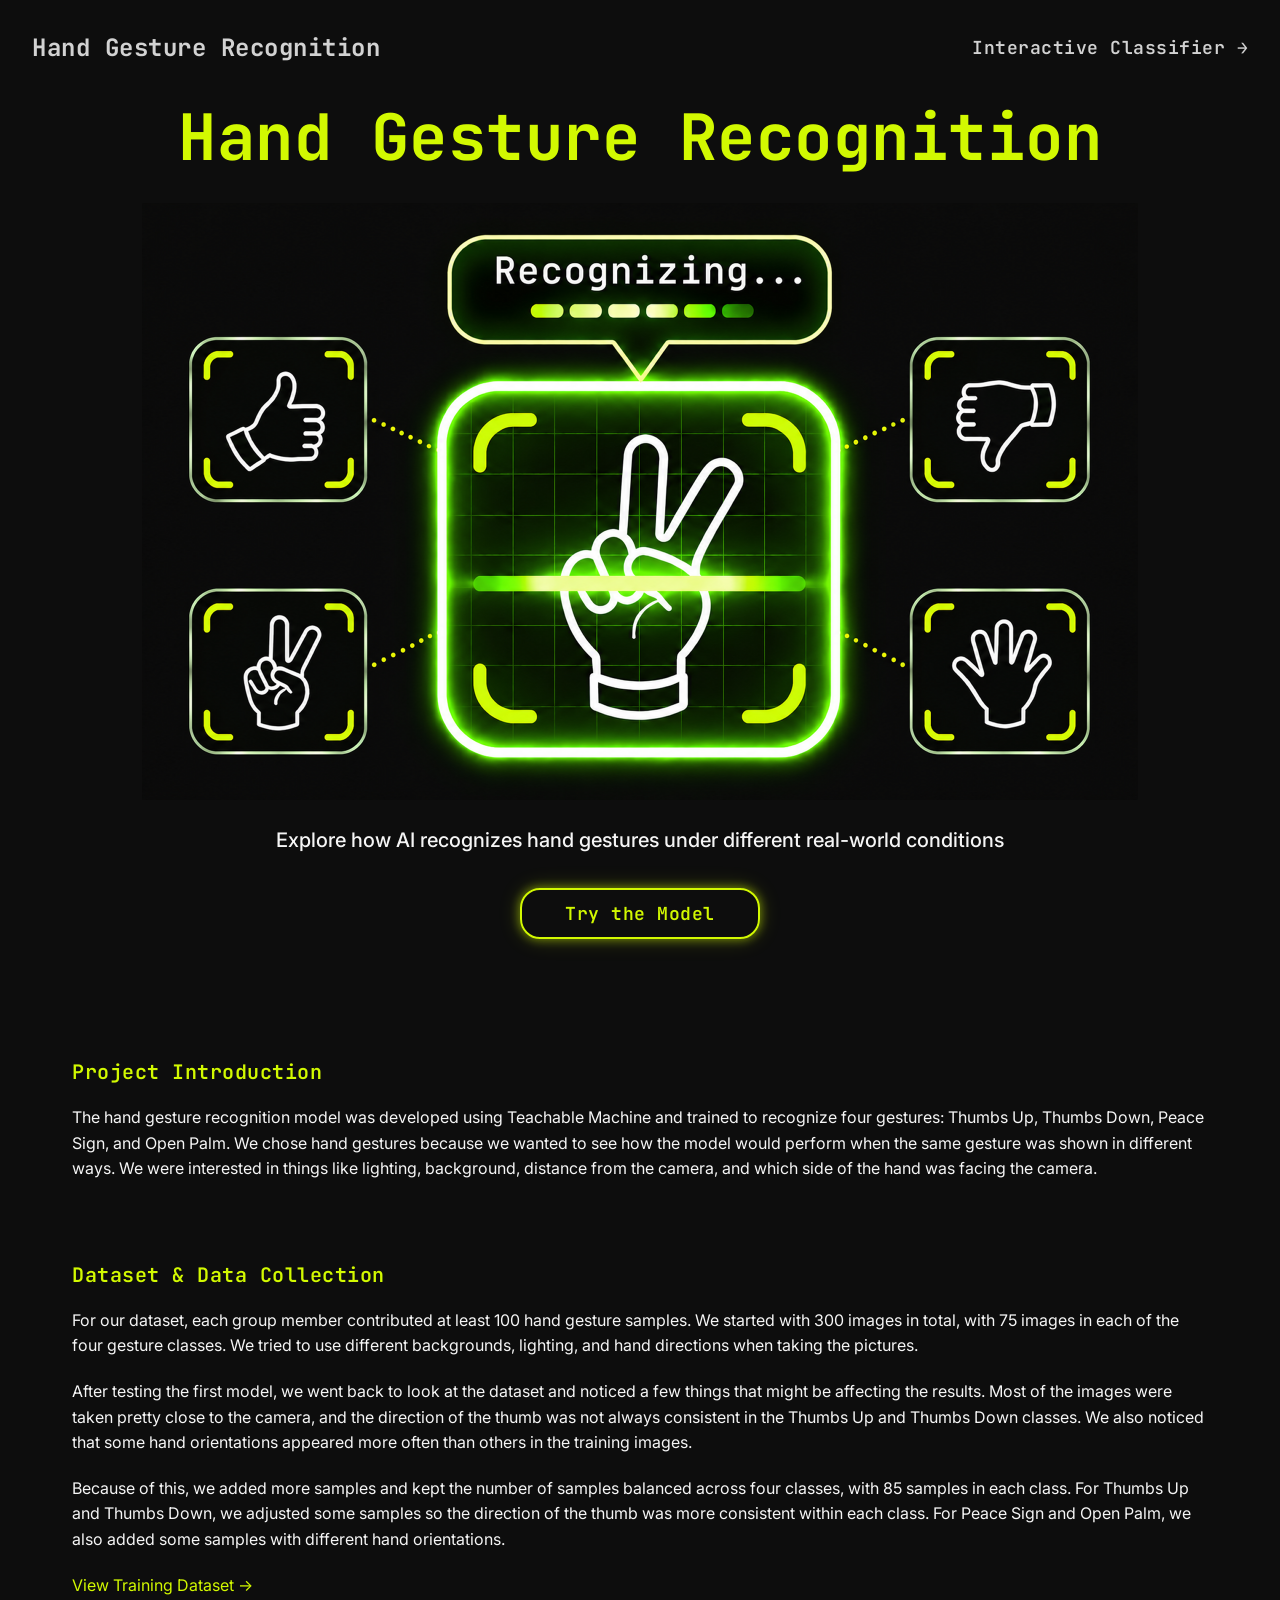
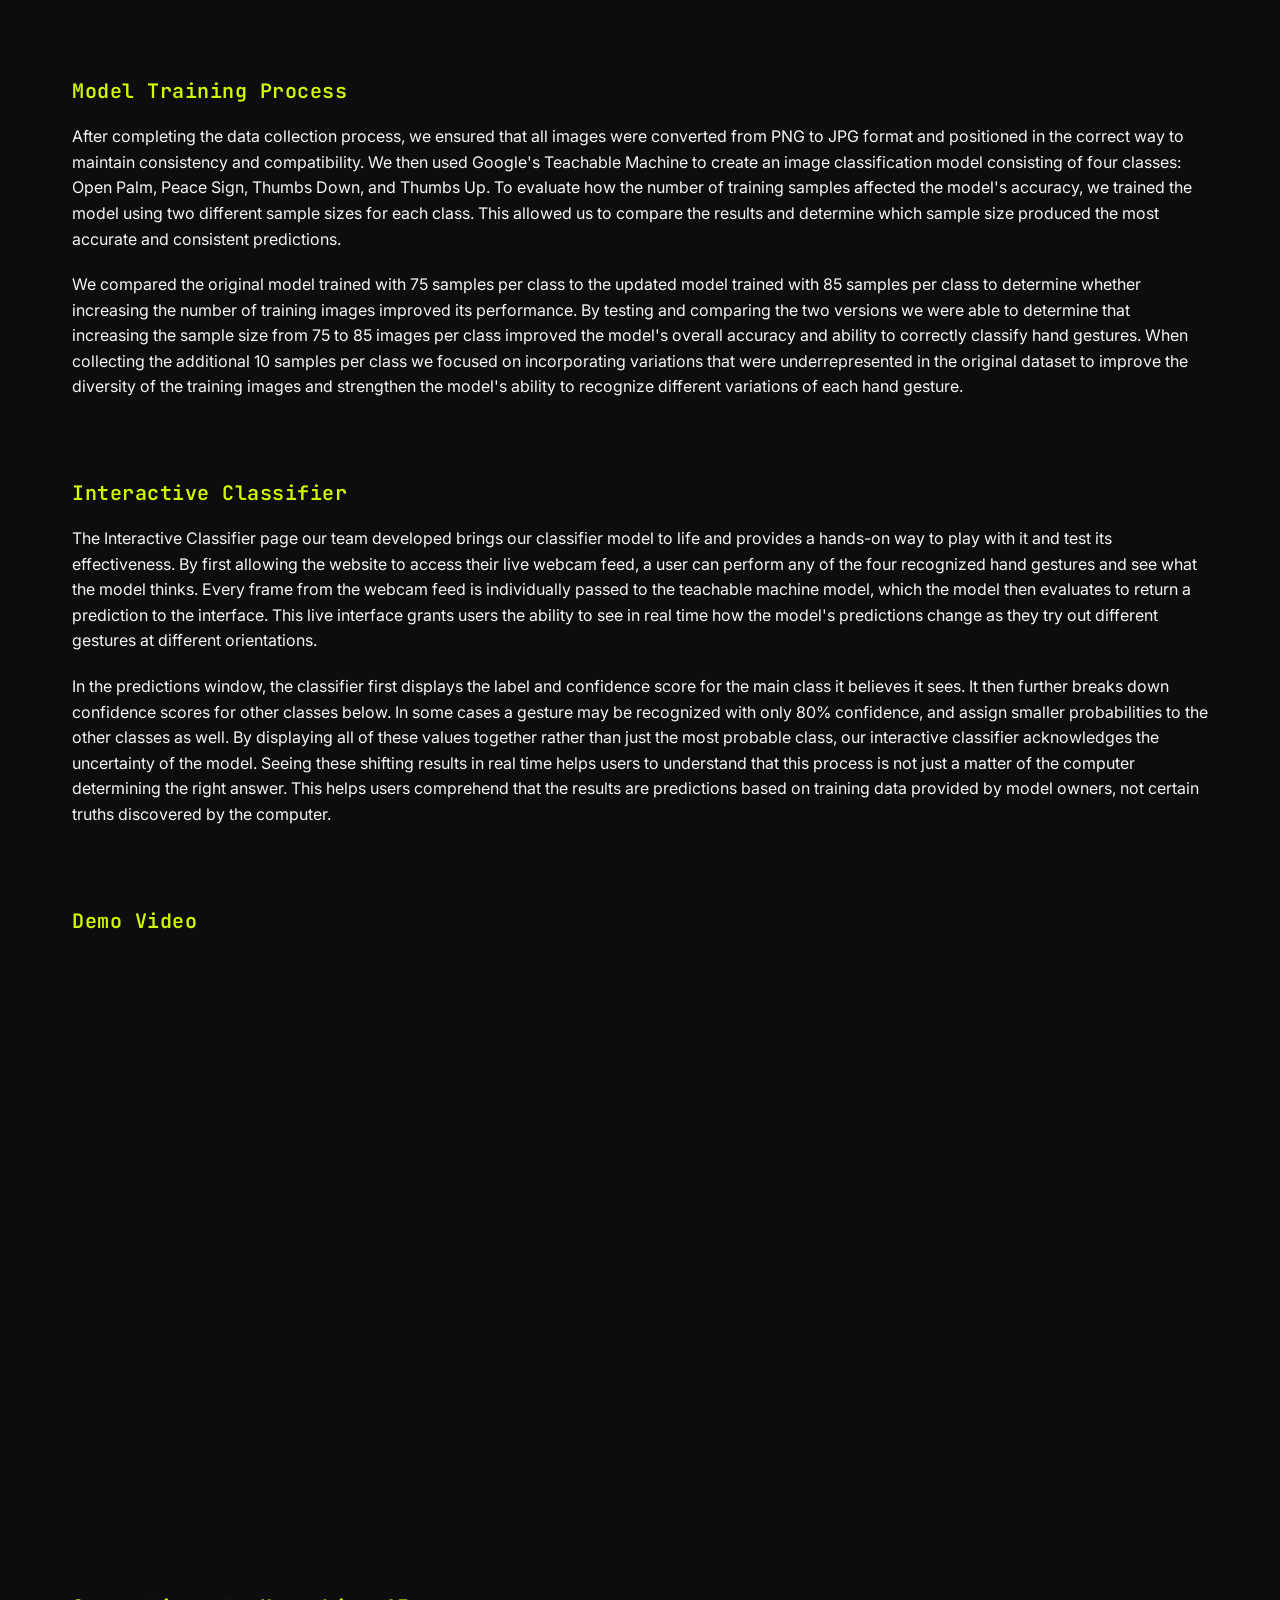
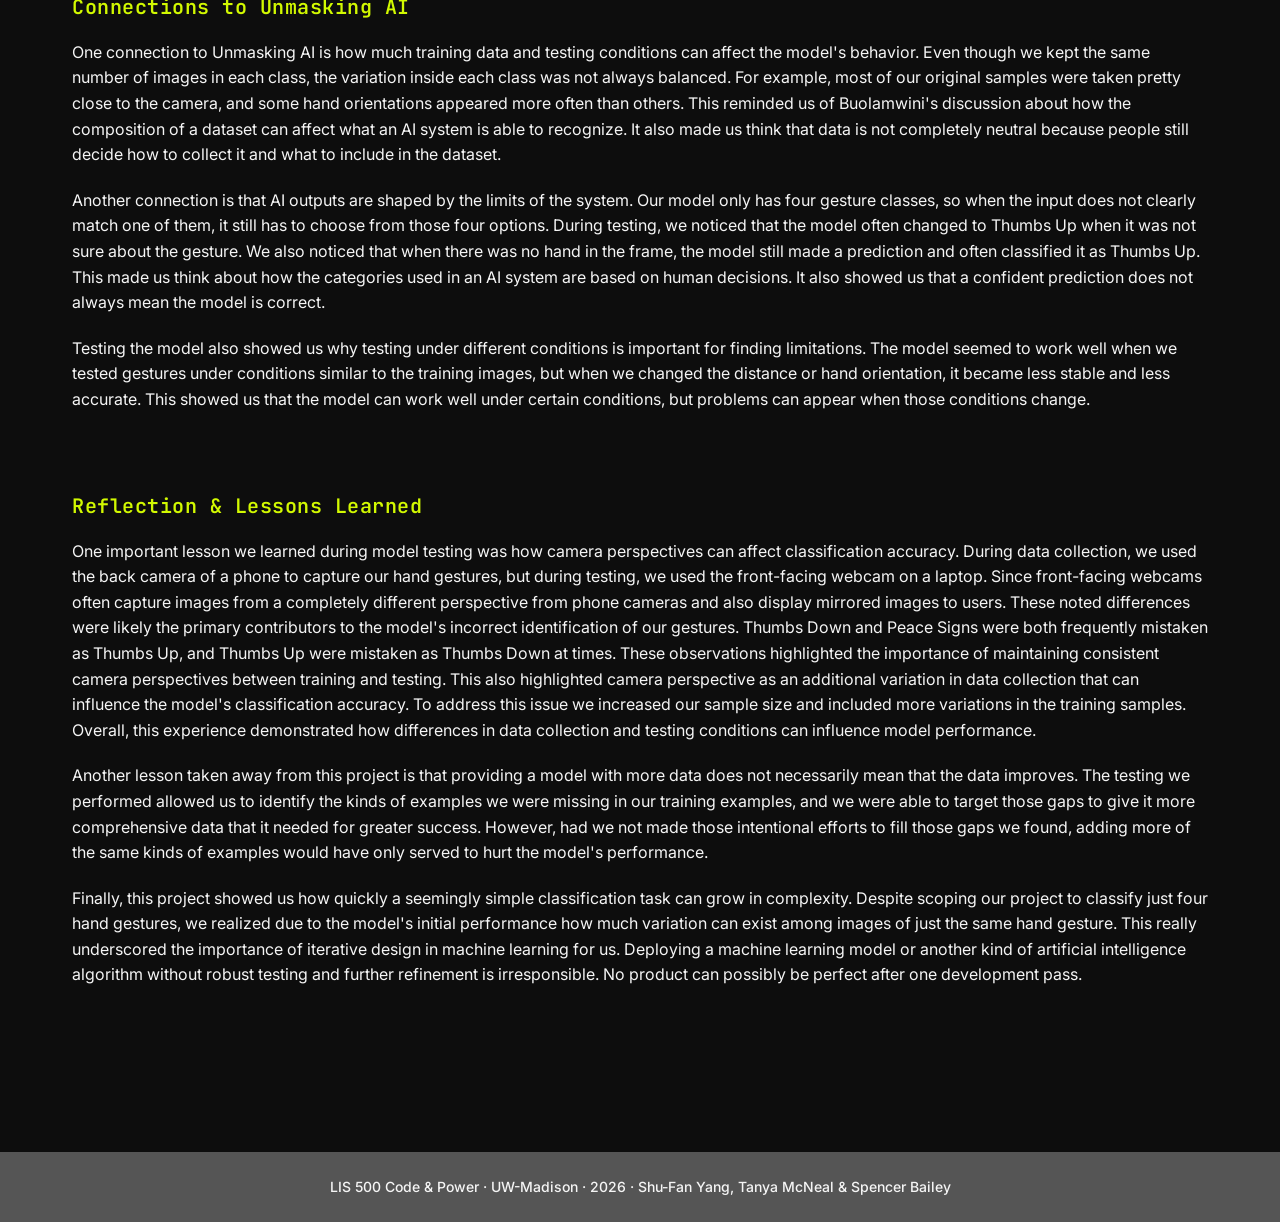
==== commit fd86d1b2: "Update dataset link" ====
--- a/index.html
+++ b/index.html
@@ -46,6 +46,7 @@
         <p class="section_text">
           Because of this, we added more samples and kept the number of samples balanced across four classes, with 85 samples in each class. For Thumbs Up and Thumbs Down, we adjusted some samples so the direction of the thumb was more consistent within each class. For Peace Sign and Open Palm, we also added some samples with different hand orientations.
         </p>
+        <a href="https://github.com/Tursss/Bailey-McNeal-Yang-LIS500-P3/tree/main/dataset" target="_blank" class="section_text link_text">View Training Dataset →</a>
       </section>
 
       <section class="project_section">
--- a/style.css
+++ b/style.css
@@ -143,6 +143,15 @@
     margin-bottom: 20px;
 }
 
+.link_text {
+    color: #D2F901;
+    text-decoration: none;
+}
+
+.link_text:hover {
+    text-decoration: underline;
+}
+
 .ml_text {
     width: fit-content;
     margin: 0 auto;
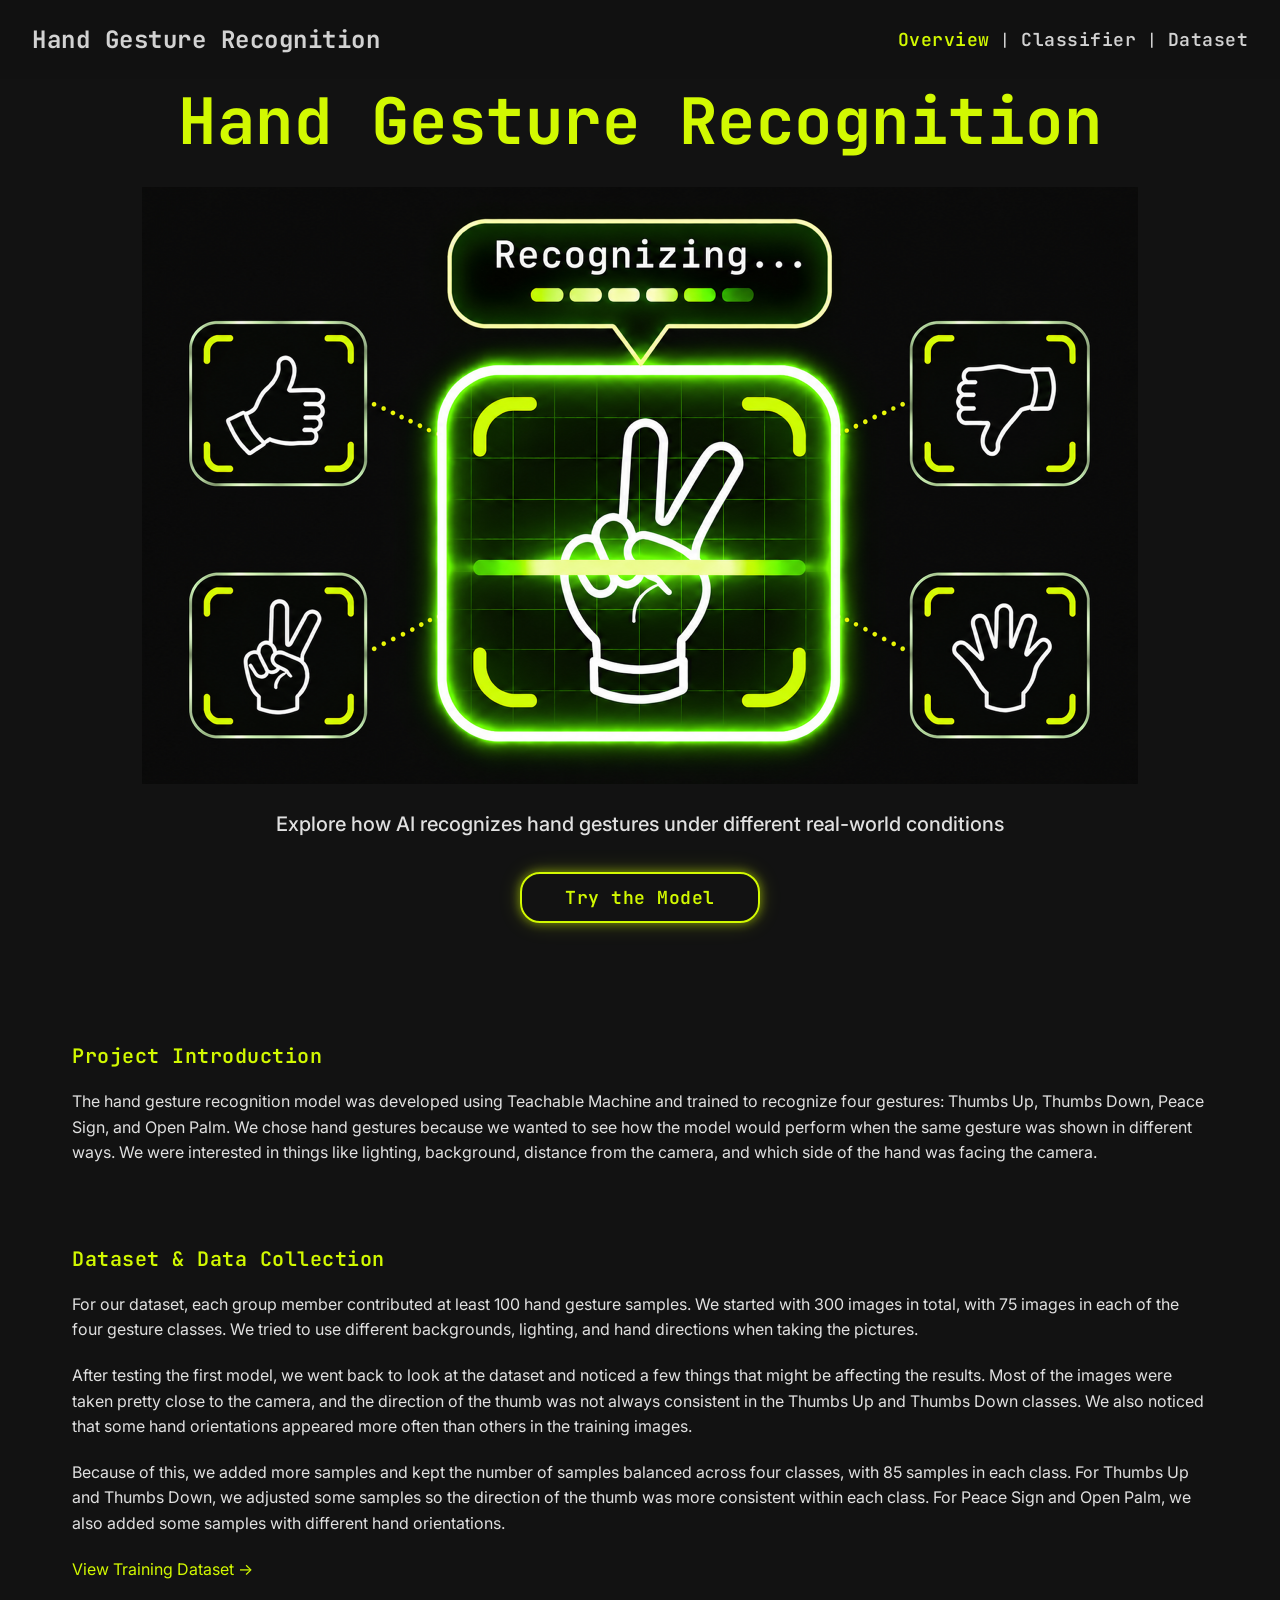
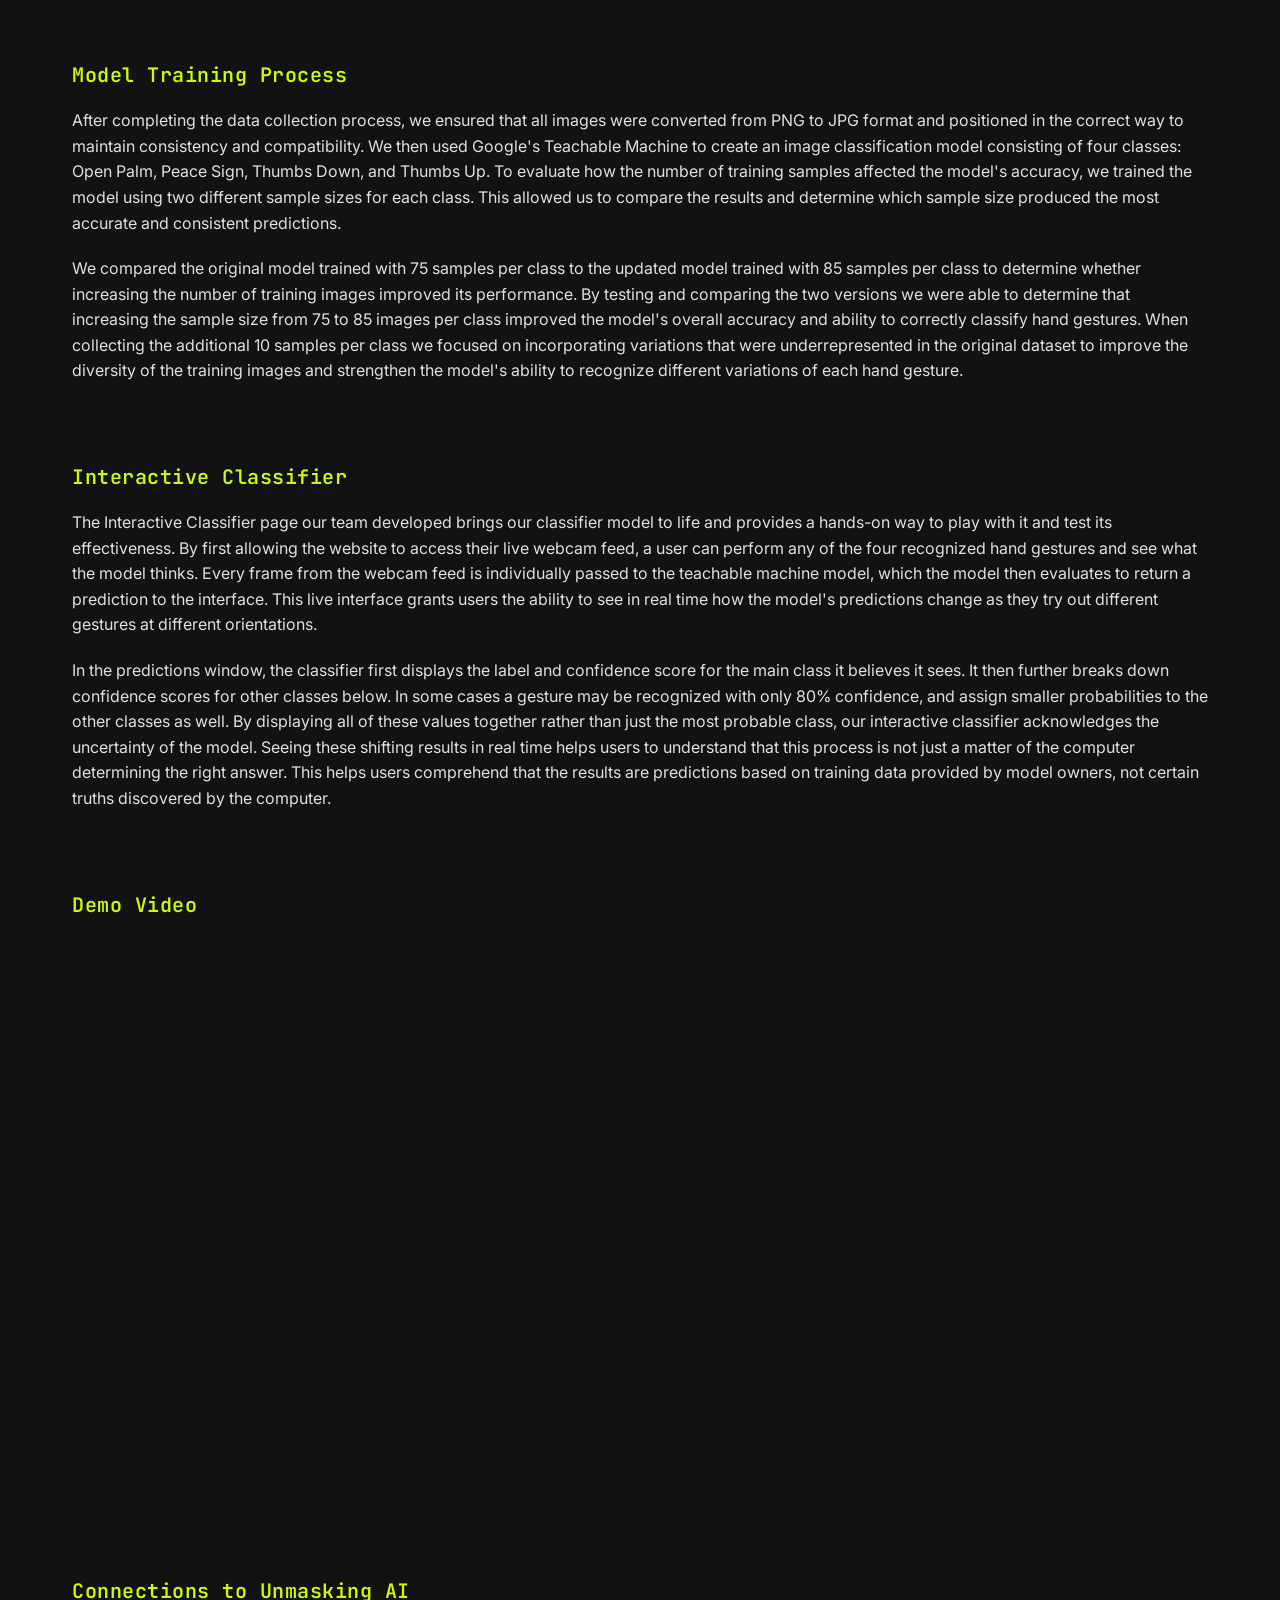
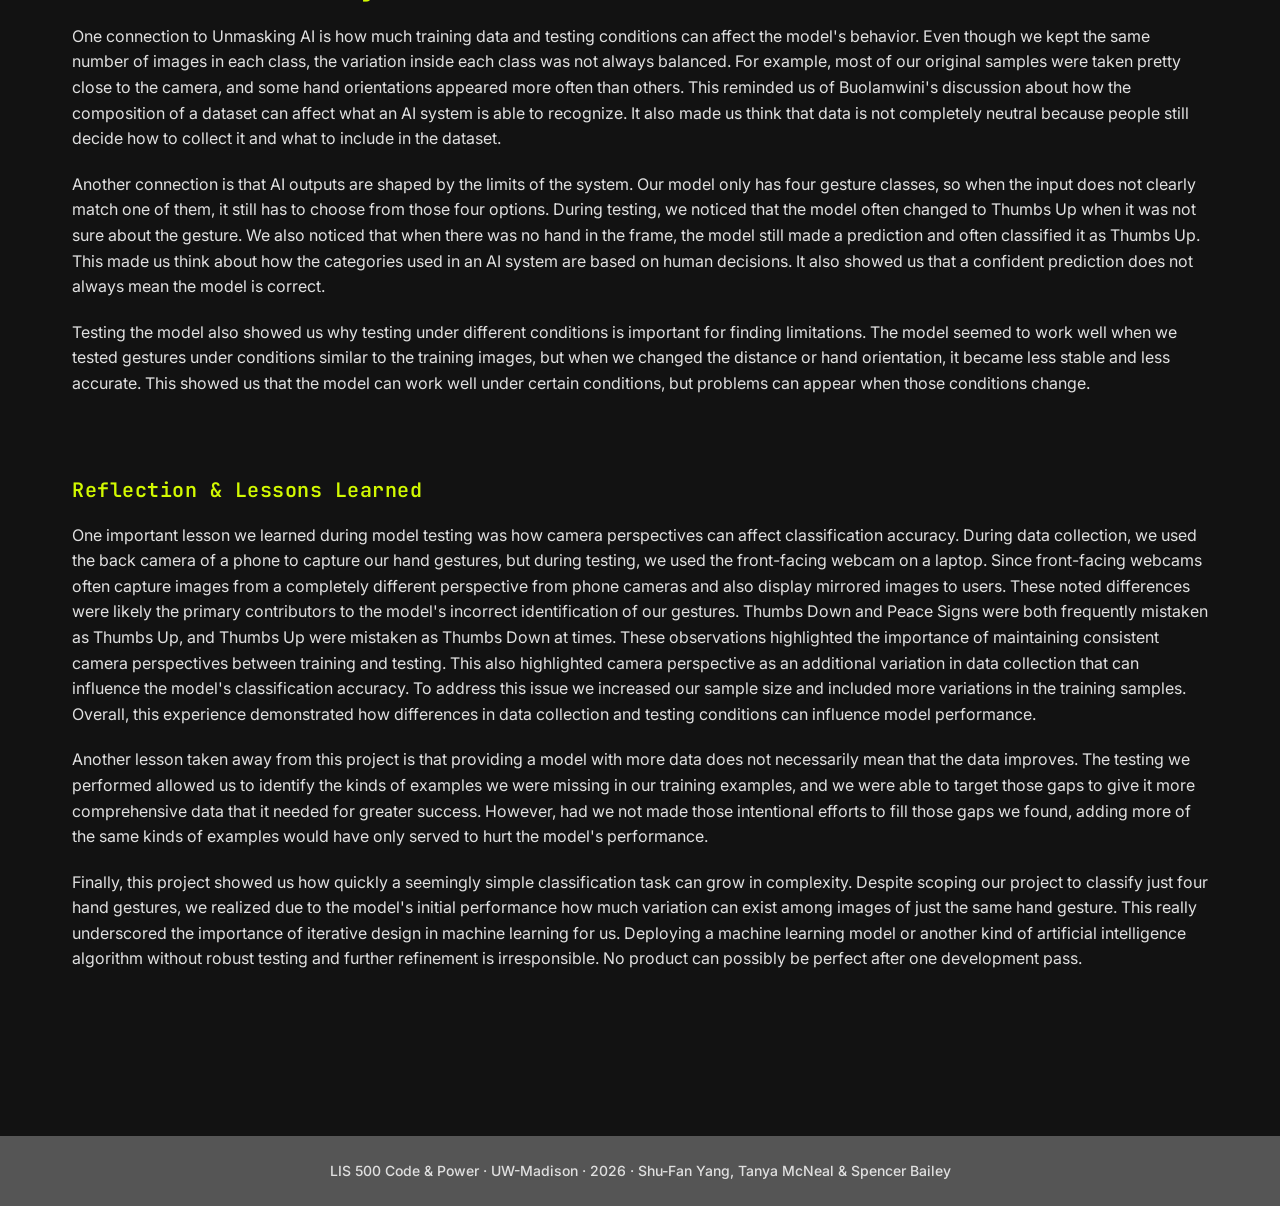
==== commit d8b3b020: "Update navigation and styles" ====
--- a/index.html
+++ b/index.html
@@ -15,7 +15,13 @@
   <body>
     <header>
       <div class="header_title">Hand Gesture Recognition</div>
-      <a href="ml.html" class="header_link">Interactive Classifier →</a>
+      <div class="header_links">
+        <a href="./" class="header_link active">Overview</a>
+        <span>|</span>
+        <a href="ml.html" class="header_link">Classifier</a>
+        <span>|</span>
+        <a href="https://github.com/Tursss/Bailey-McNeal-Yang-LIS500-P3/tree/main/dataset" target="_blank" class="header_link">Dataset</a>
+      </div>
     </header>
 
     <main class="main_content">
--- a/style.css
+++ b/style.css
@@ -7,8 +7,8 @@
 body {
     font-family: 'Inter', sans-serif;
     font-weight: 400;
-    color: #F5F5F5;
-    background-color: #0D0D0D;
+    color: #E0E0E0;
+    background-color: #121212;
     min-height: 100vh;
     display: flex;
     flex-direction: column;
@@ -23,14 +23,20 @@
     gap: 16px;
     font-family: 'JetBrains Mono', monospace;
     letter-spacing: 0.5px;
-    padding: 32px;
+    padding: 24px 32px;
     margin: 0 auto;
+    position: sticky;
+    top: 0;
+    left: 0;
+    z-index: 1000;
+    background-color: rgba(18, 18, 18, 0.85);
 }
 
 .header_title {
     font-size: 24px;
     font-weight: 700;
     color: #D2D2D2;
+    cursor: default;
 }
 
 .header_link {
@@ -43,6 +49,12 @@
 
 .header_link:hover {
     color: #D2F901;
+}
+
+.active {
+    color: #D2F901;
+    pointer-events: none;
+    cursor: default;
 }
 
 .main_content {
@@ -117,7 +129,7 @@
 
 .hero_button:hover {
     background-color: #D2F901;
-    color: #0D0D0D;
+    color: #121212;
 }
 
 .project_section {
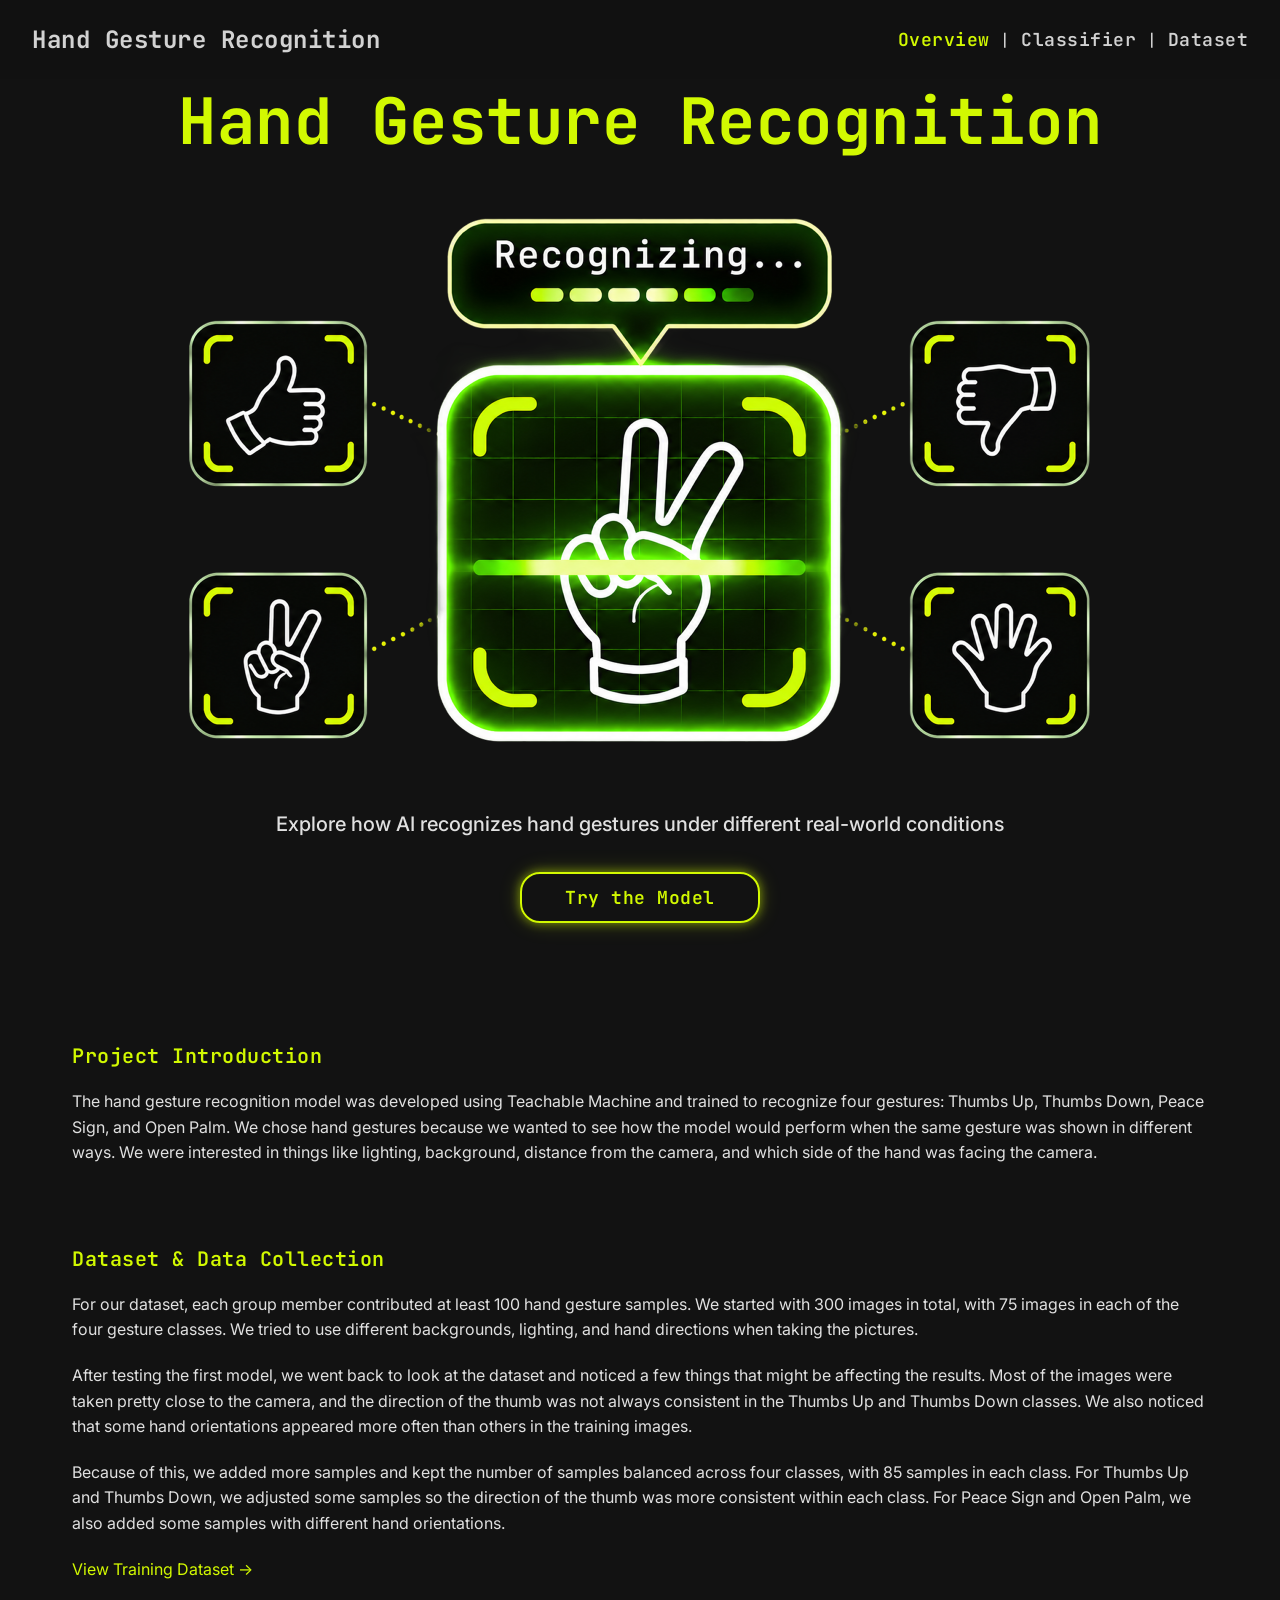
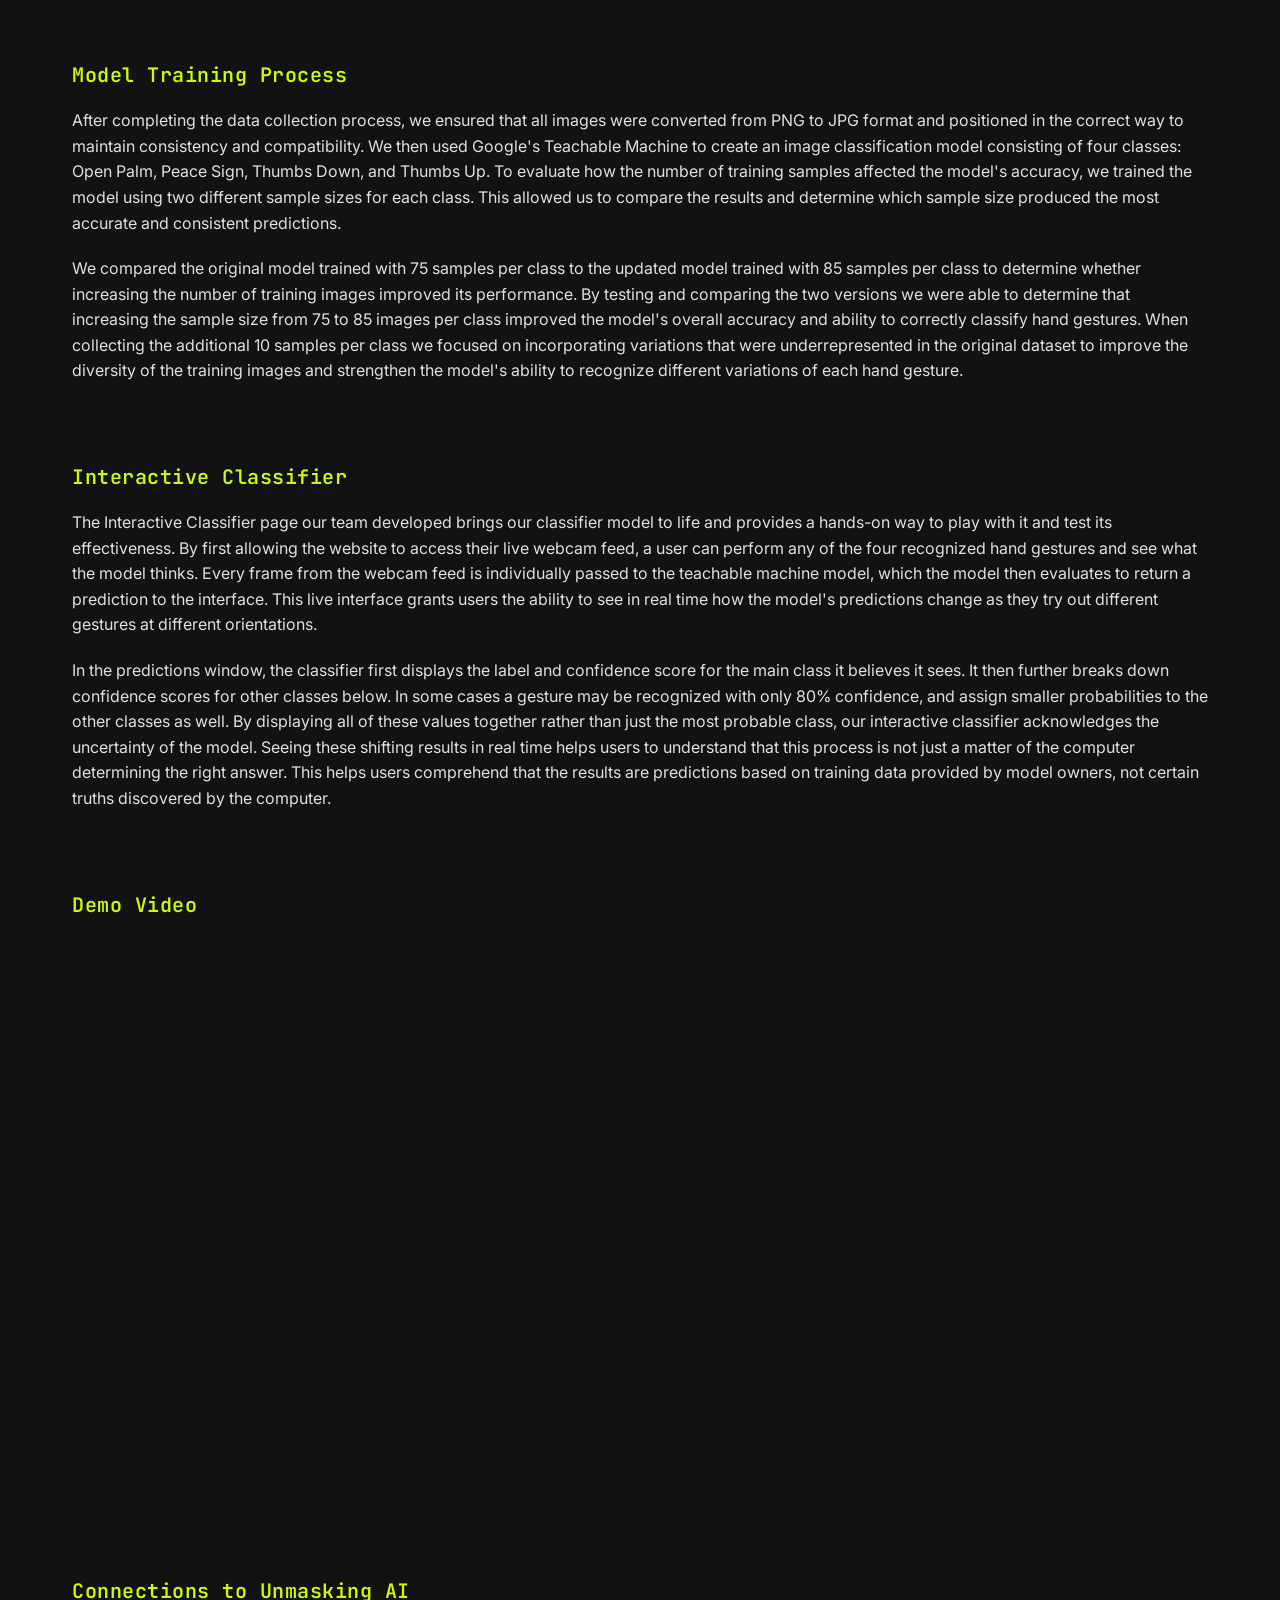
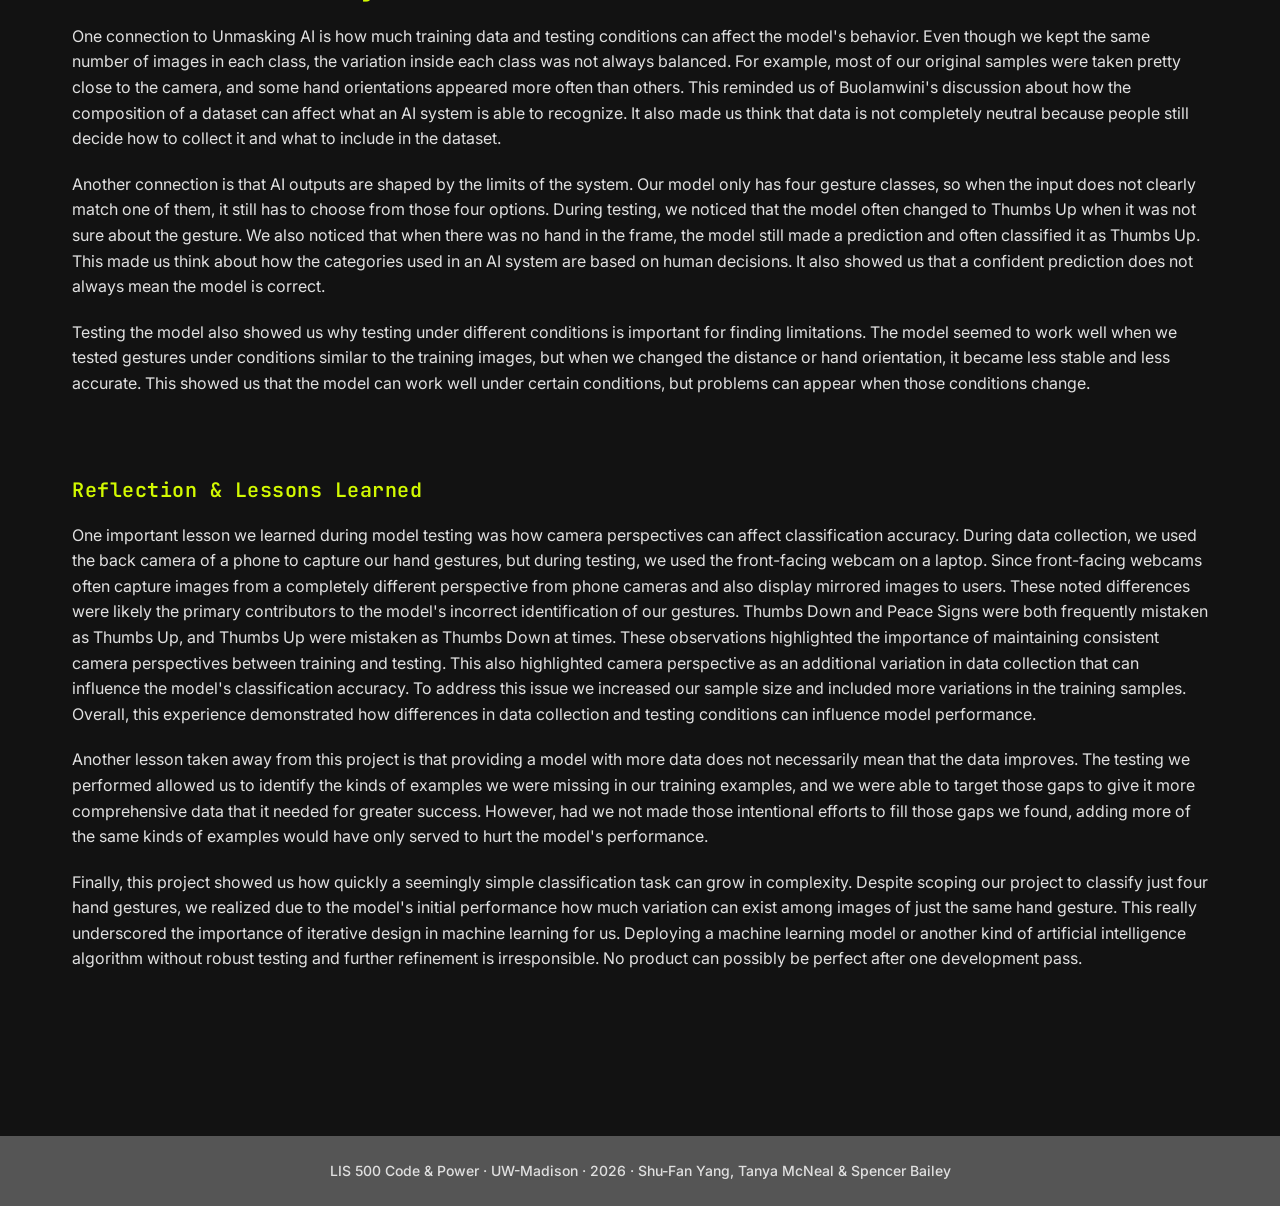
==== commit f89ba700: "Update hero image and add comments" ====
--- a/index.html
+++ b/index.html
@@ -13,6 +13,7 @@
   </head>
 
   <body>
+    <!-- Navigation for the project pages and training dataset -->
     <header>
       <div class="header_title">Hand Gesture Recognition</div>
       <div class="header_links">
@@ -25,15 +26,17 @@
     </header>
 
     <main class="main_content">
+      <!-- Simple hero layout to introduce the project and give users a direct way to try the model -->
       <section class="hero_section">
         <h1 class="hero_title">Hand Gesture Recognition</h1>
-        <img src="images/hero_visual.png" alt="Hand gesture being recognized by AI" class="hero_image">
+        <img src="images/hero.png" alt="Hand gesture being recognized by AI" class="hero_image">
         <p class="hero_intro">
           Explore how AI recognizes hand gestures under different real-world conditions
         </p>
         <a href="ml.html" class="hero_button">Try the Model</a>
       </section>
 
+      <!-- Main project information -->
       <section class="project_section">
         <h2 class="section_title">Project Introduction</h2>
         <p class="section_text">
@@ -109,6 +112,7 @@
       </section>
     </main>
 
+    <!-- Shared footer with course and team information used across pages -->
     <footer>
       <p>
         LIS 500 Code & Power · UW-Madison · 2026 · Shu-Fan Yang, Tanya McNeal & Spencer Bailey
--- a/style.css
+++ b/style.css
@@ -25,7 +25,7 @@
     letter-spacing: 0.5px;
     padding: 24px 32px;
     margin: 0 auto;
-    position: sticky;
+    position: sticky; /* Keep the navigation visible while users scroll through the page */
     top: 0;
     left: 0;
     z-index: 1000;
@@ -51,12 +51,14 @@
     color: #D2F901;
 }
 
+/* Highlight the current page and prevent the active link from being clicked again */
 .active {
     color: #D2F901;
     pointer-events: none;
     cursor: default;
 }
 
+/* Keep the main content centered and limit the width on larger screens */
 .main_content {
     width: 100%;
     max-width: 1200px;
@@ -175,6 +177,7 @@
     justify-content: center;
 }
 
+/* Keep the embedded video responsive while maintaining a 16:9 ratio */
 .video_container iframe {
   width: 100%;
   max-width: 996px;
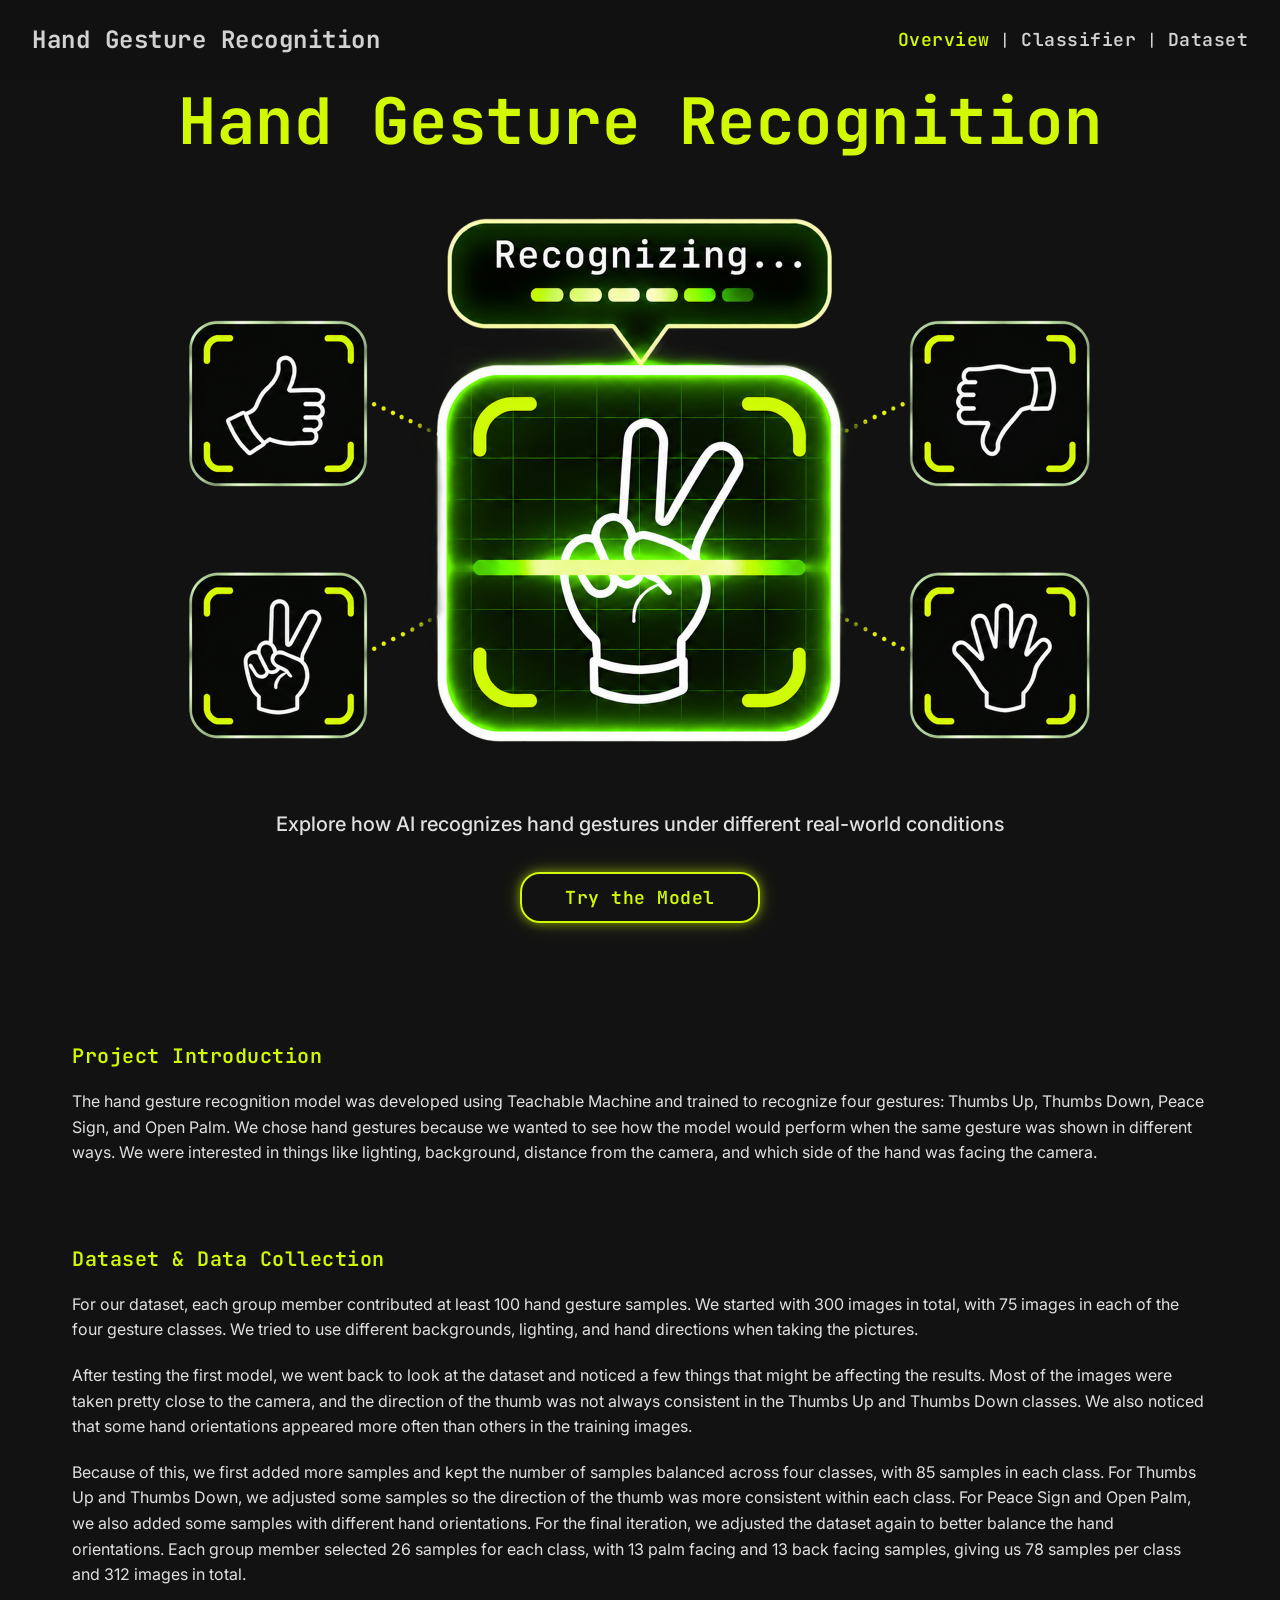
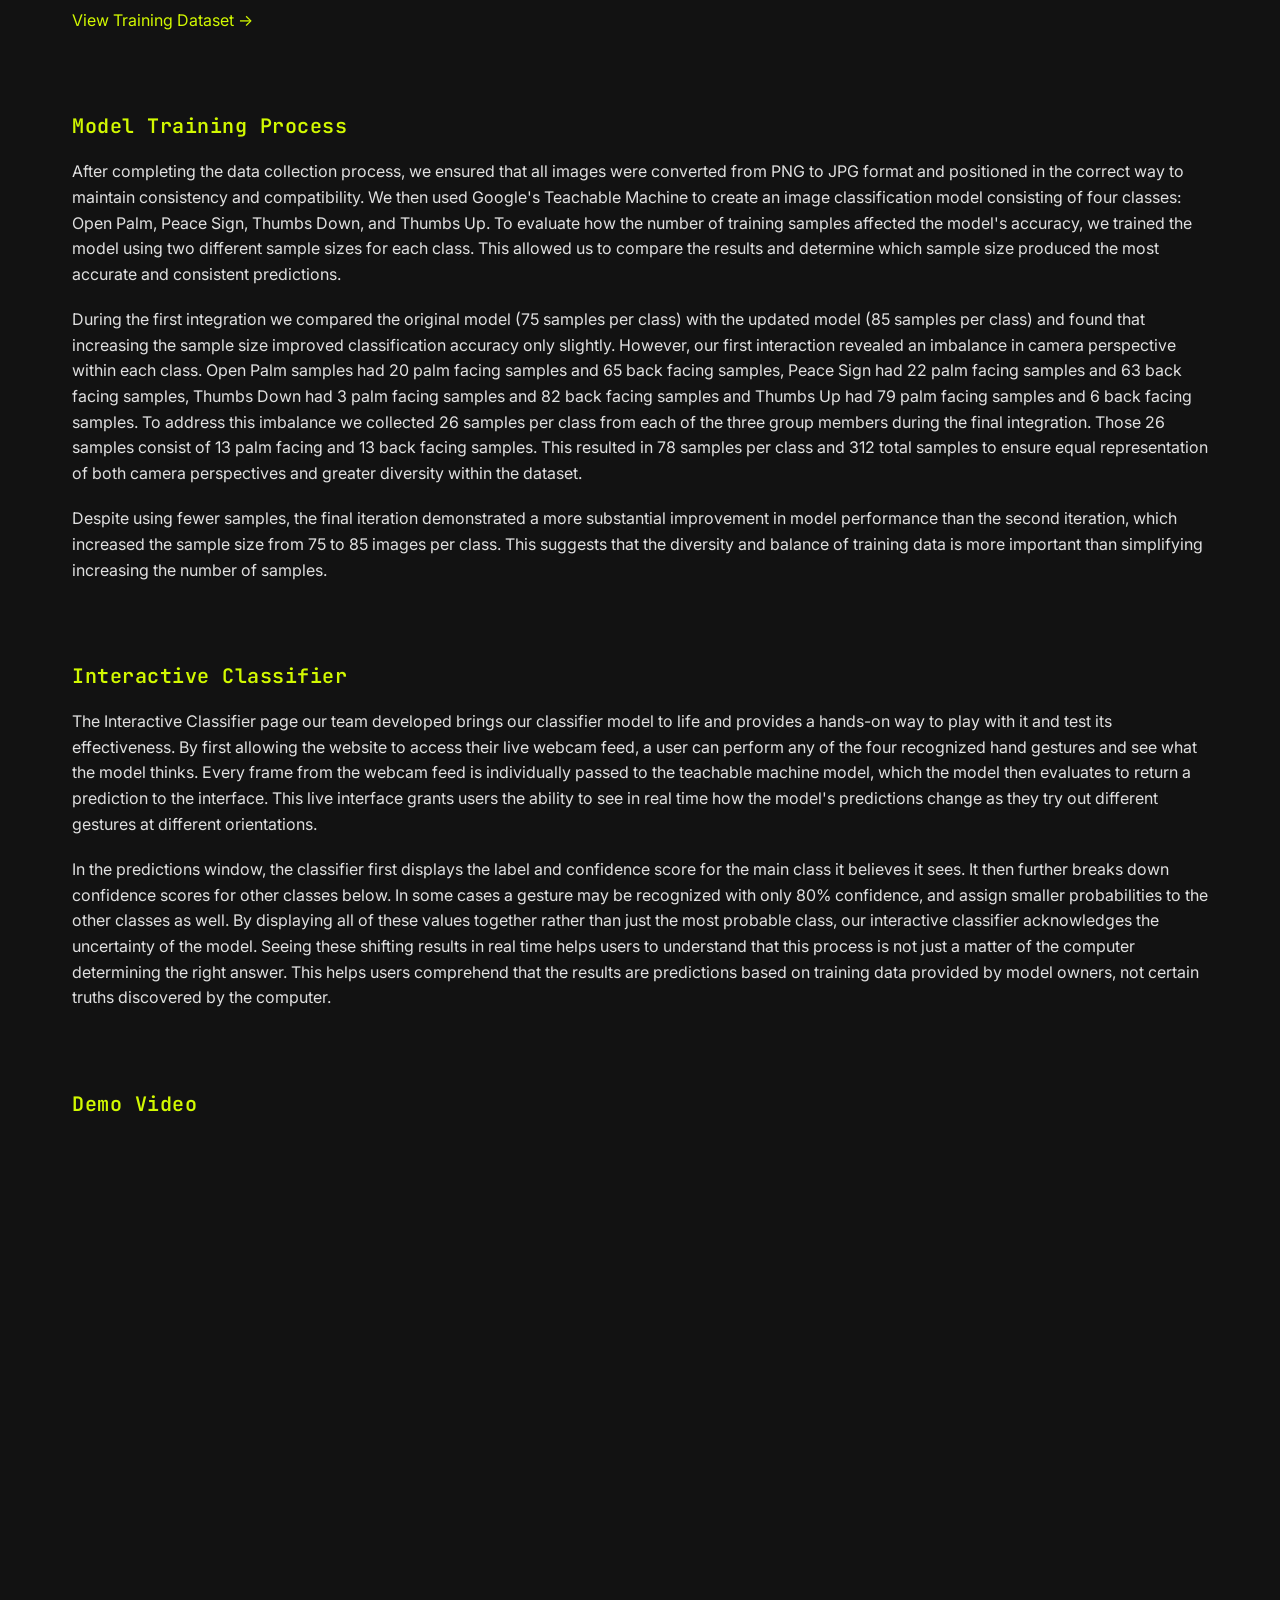
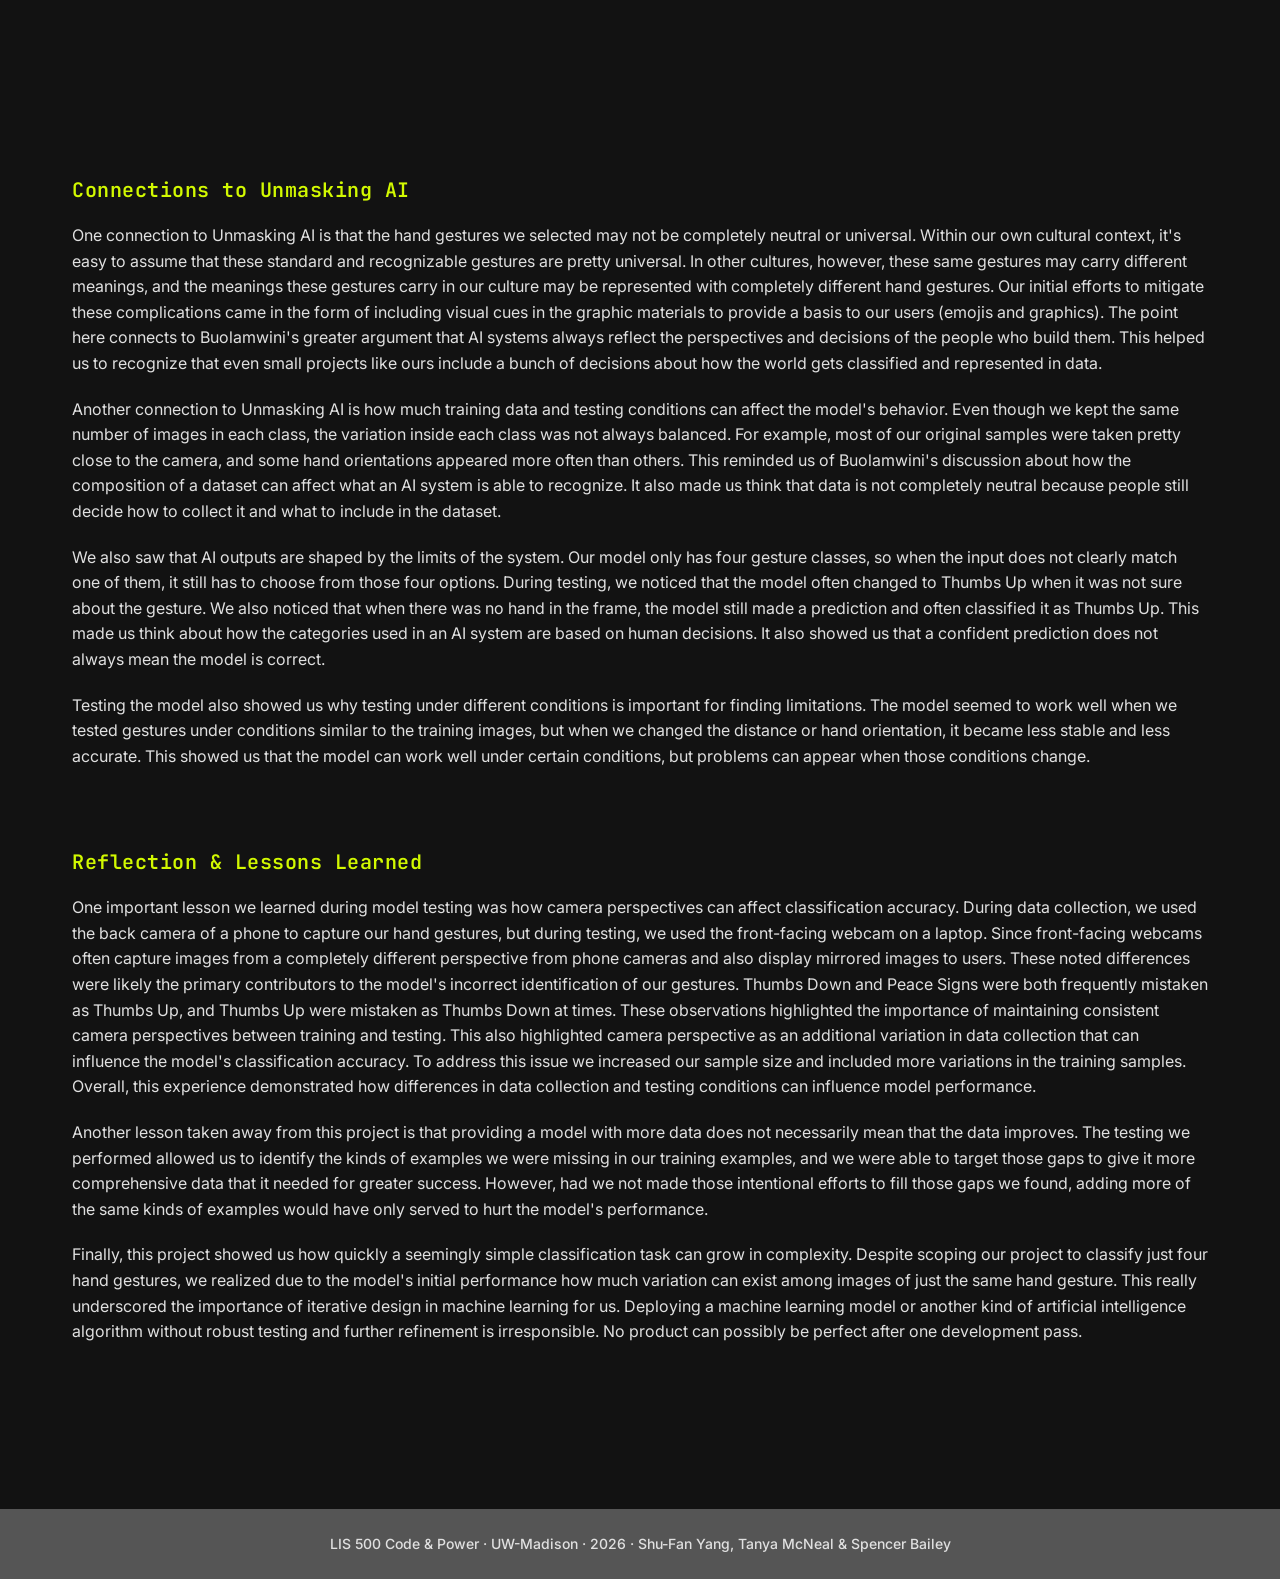
==== commit 6e58b5b8: "Update project content" ====
--- a/index.html
+++ b/index.html
@@ -53,7 +53,7 @@
           After testing the first model, we went back to look at the dataset and noticed a few things that might be affecting the results. Most of the images were taken pretty close to the camera, and the direction of the thumb was not always consistent in the Thumbs Up and Thumbs Down classes. We also noticed that some hand orientations appeared more often than others in the training images.
         </p>
         <p class="section_text">
-          Because of this, we added more samples and kept the number of samples balanced across four classes, with 85 samples in each class. For Thumbs Up and Thumbs Down, we adjusted some samples so the direction of the thumb was more consistent within each class. For Peace Sign and Open Palm, we also added some samples with different hand orientations.
+          Because of this, we first added more samples and kept the number of samples balanced across four classes, with 85 samples in each class. For Thumbs Up and Thumbs Down, we adjusted some samples so the direction of the thumb was more consistent within each class. For Peace Sign and Open Palm, we also added some samples with different hand orientations. For the final iteration, we adjusted the dataset again to better balance the hand orientations. Each group member selected 26 samples for each class, with 13 palm facing and 13 back facing samples, giving us 78 samples per class and 312 images in total.
         </p>
         <a href="https://github.com/Tursss/Bailey-McNeal-Yang-LIS500-P3/tree/main/dataset" target="_blank" class="section_text link_text">View Training Dataset →</a>
       </section>
@@ -64,7 +64,10 @@
           After completing the data collection process, we ensured that all images were converted from PNG to JPG format and positioned in the correct way to maintain consistency and compatibility. We then used Google's Teachable Machine to create an image classification model consisting of four classes: Open Palm, Peace Sign, Thumbs Down, and Thumbs Up. To evaluate how the number of training samples affected the model's accuracy, we trained the model using two different sample sizes for each class. This allowed us to compare the results and determine which sample size produced the most accurate and consistent predictions.
         </p>
         <p class="section_text">
-          We compared the original model trained with 75 samples per class to the updated model trained with 85 samples per class to determine whether increasing the number of training images improved its performance. By testing and comparing the two versions we were able to determine that increasing the sample size from 75 to 85 images per class improved the model's overall accuracy and ability to correctly classify hand gestures. When collecting the additional 10 samples per class we focused on incorporating variations that were underrepresented in the original dataset to improve the diversity of the training images and strengthen the model's ability to recognize different variations of each hand gesture.
+          During the first integration we compared the original model (75 samples per class) with the updated model (85 samples per class) and found that increasing the sample size improved classification accuracy only slightly. However, our first interaction revealed an imbalance in camera perspective within each class. Open Palm samples had 20 palm facing samples and 65 back facing samples, Peace Sign had 22 palm facing samples and 63 back facing samples, Thumbs Down had 3 palm facing samples and 82 back facing samples and Thumbs Up had 79 palm facing samples and 6 back facing samples. To address this imbalance we collected 26 samples per class from each of the three group members during the final integration. Those 26 samples consist of 13 palm facing and 13 back facing samples. This resulted in 78 samples per class and 312 total samples to ensure equal representation of both camera perspectives and greater diversity within the dataset.
+        </p>
+        <p class="section_text">
+          Despite using fewer samples, the final iteration demonstrated a more substantial improvement in model performance than the second iteration, which increased the sample size from 75 to 85 images per class. This suggests that the diversity and balance of training data is more important than simplifying increasing the number of samples.
         </p>
       </section>
 
@@ -81,17 +84,20 @@
       <section class="project_section">
         <h2 class="section_title">Demo Video</h2>
         <div class="video_container">
-          <iframe src="https://www.youtube.com/embed/qVceT7HeoMg"></iframe>
+          <iframe src="https://www.youtube.com/embed/4tLF8nIsdS8"></iframe>
         </div>
       </section>
 
       <section class="project_section">
         <h2 class="section_title">Connections to Unmasking AI</h2>
         <p class="section_text">
-          One connection to Unmasking AI is how much training data and testing conditions can affect the model's behavior. Even though we kept the same number of images in each class, the variation inside each class was not always balanced. For example, most of our original samples were taken pretty close to the camera, and some hand orientations appeared more often than others. This reminded us of Buolamwini's discussion about how the composition of a dataset can affect what an AI system is able to recognize. It also made us think that data is not completely neutral because people still decide how to collect it and what to include in the dataset.
+          One connection to Unmasking AI is that the hand gestures we selected may not be completely neutral or universal. Within our own cultural context, it's easy to assume that these standard and recognizable gestures are pretty universal. In other cultures, however, these same gestures may carry different meanings, and the meanings these gestures carry in our culture may be represented with completely different hand gestures. Our initial efforts to mitigate these complications came in the form of including visual cues in the graphic materials to provide a basis to our users (emojis and graphics). The point here connects to Buolamwini's greater argument that AI systems always reflect the perspectives and decisions of the people who build them. This helped us to recognize that even small projects like ours include a bunch of decisions about how the world gets classified and represented in data.
         </p>
         <p class="section_text">
-          Another connection is that AI outputs are shaped by the limits of the system. Our model only has four gesture classes, so when the input does not clearly match one of them, it still has to choose from those four options. During testing, we noticed that the model often changed to Thumbs Up when it was not sure about the gesture. We also noticed that when there was no hand in the frame, the model still made a prediction and often classified it as Thumbs Up. This made us think about how the categories used in an AI system are based on human decisions. It also showed us that a confident prediction does not always mean the model is correct.
+          Another connection to Unmasking AI is how much training data and testing conditions can affect the model's behavior. Even though we kept the same number of images in each class, the variation inside each class was not always balanced. For example, most of our original samples were taken pretty close to the camera, and some hand orientations appeared more often than others. This reminded us of Buolamwini's discussion about how the composition of a dataset can affect what an AI system is able to recognize. It also made us think that data is not completely neutral because people still decide how to collect it and what to include in the dataset.
+        </p>
+        <p class="section_text">
+          We also saw that AI outputs are shaped by the limits of the system. Our model only has four gesture classes, so when the input does not clearly match one of them, it still has to choose from those four options. During testing, we noticed that the model often changed to Thumbs Up when it was not sure about the gesture. We also noticed that when there was no hand in the frame, the model still made a prediction and often classified it as Thumbs Up. This made us think about how the categories used in an AI system are based on human decisions. It also showed us that a confident prediction does not always mean the model is correct.
         </p>
         <p class="section_text">
           Testing the model also showed us why testing under different conditions is important for finding limitations. The model seemed to work well when we tested gestures under conditions similar to the training images, but when we changed the distance or hand orientation, it became less stable and less accurate. This showed us that the model can work well under certain conditions, but problems can appear when those conditions change.
